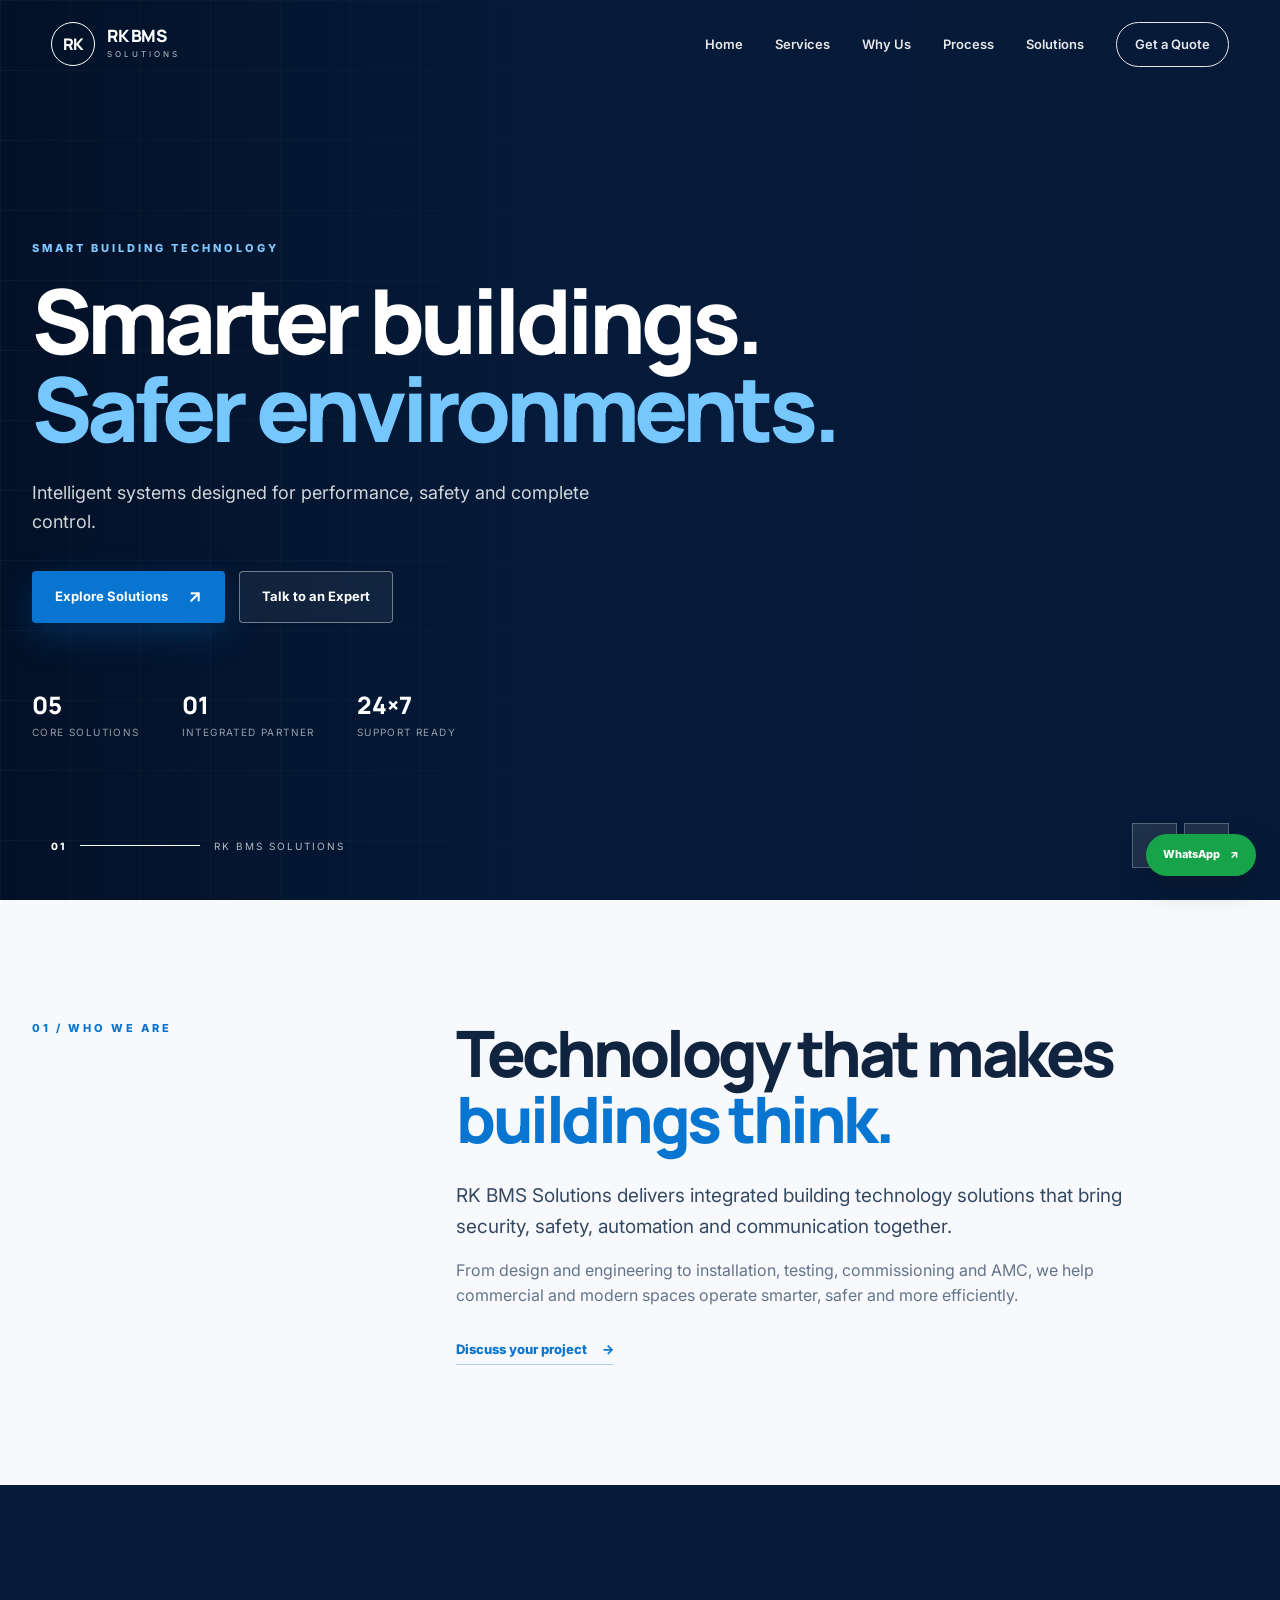
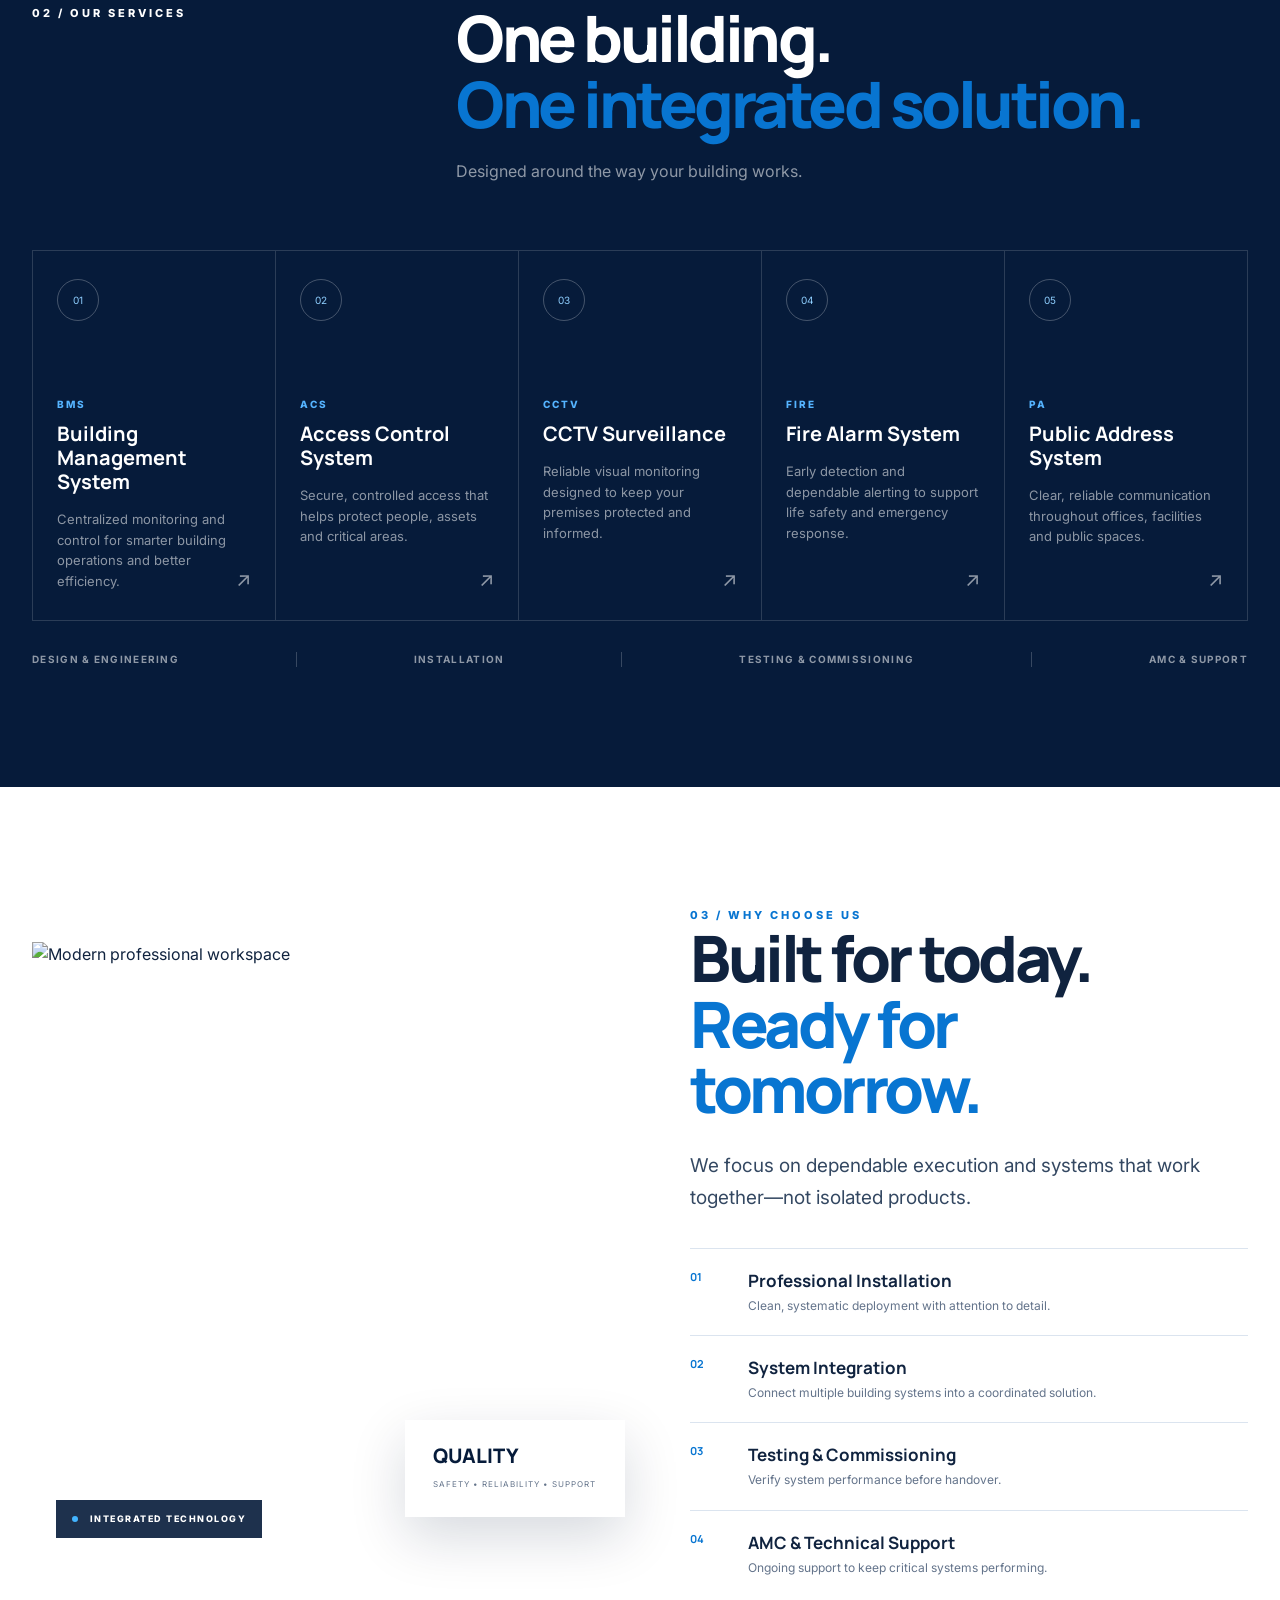
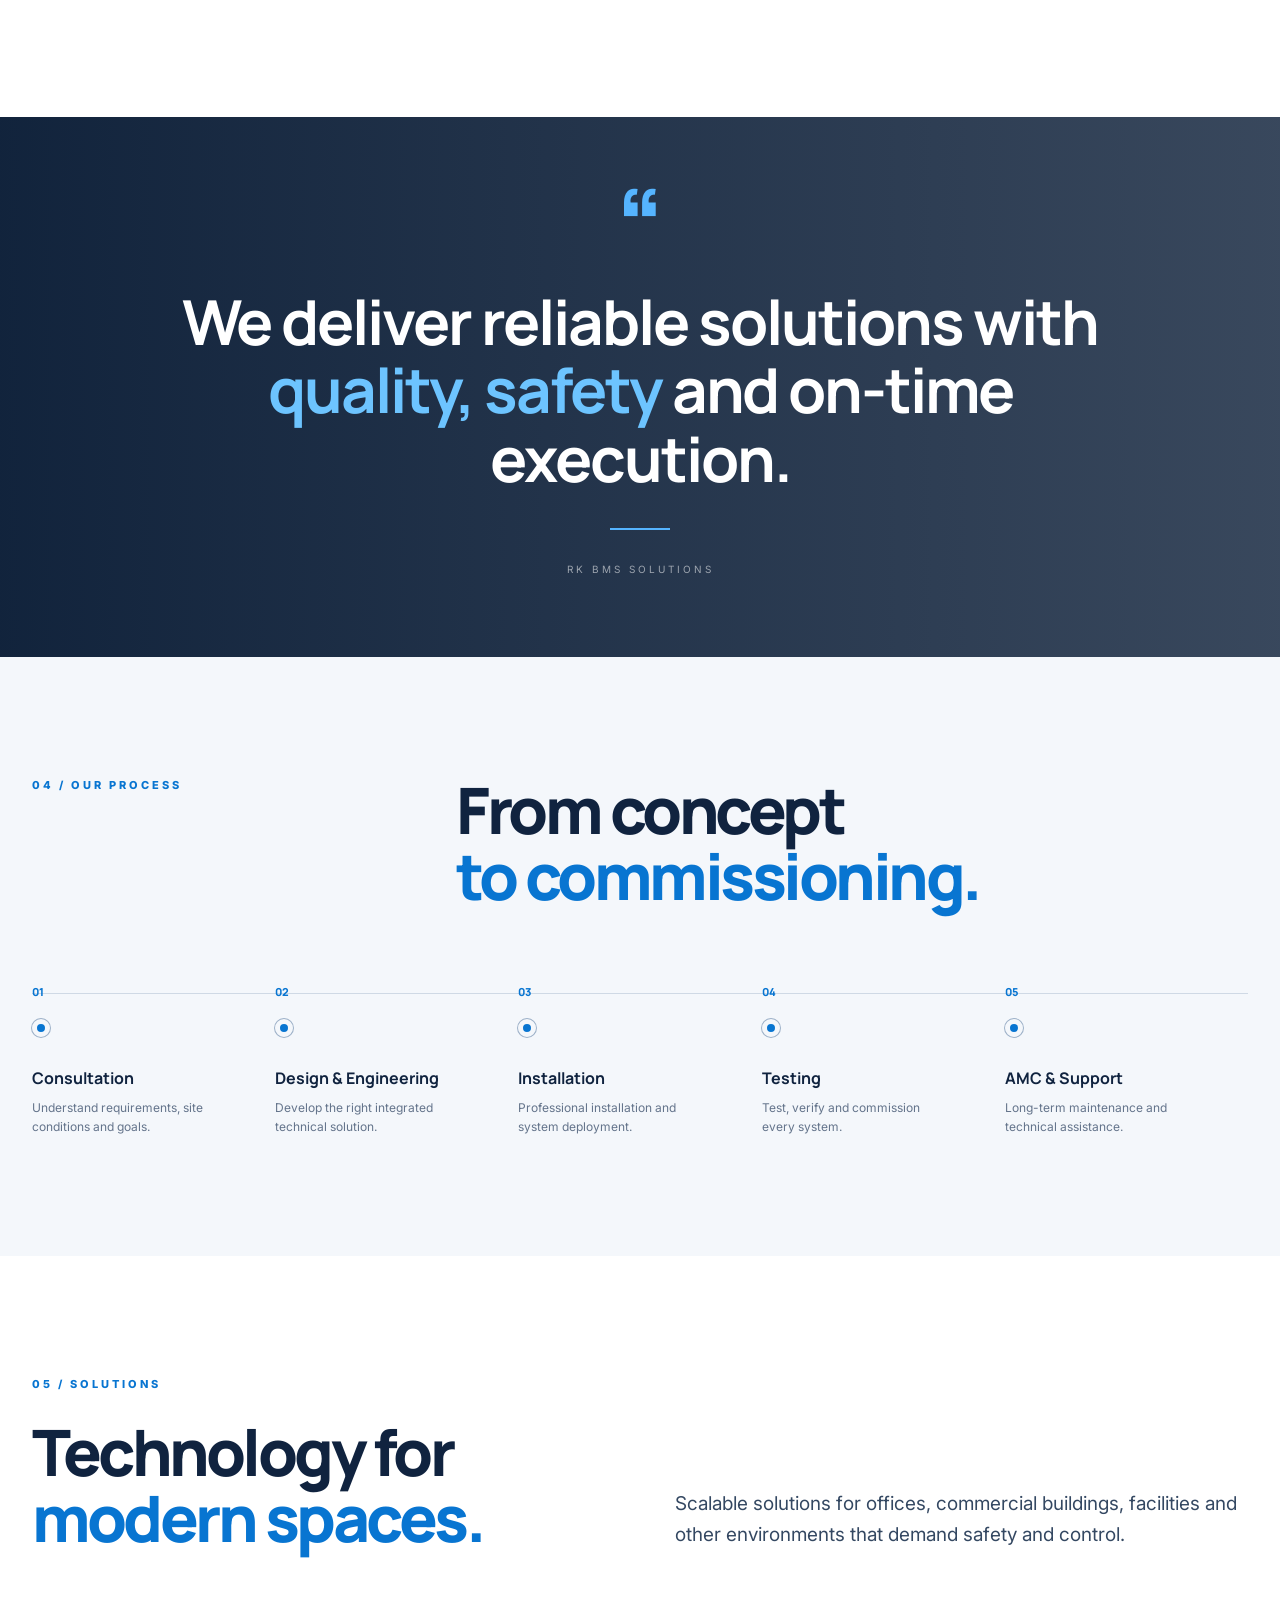
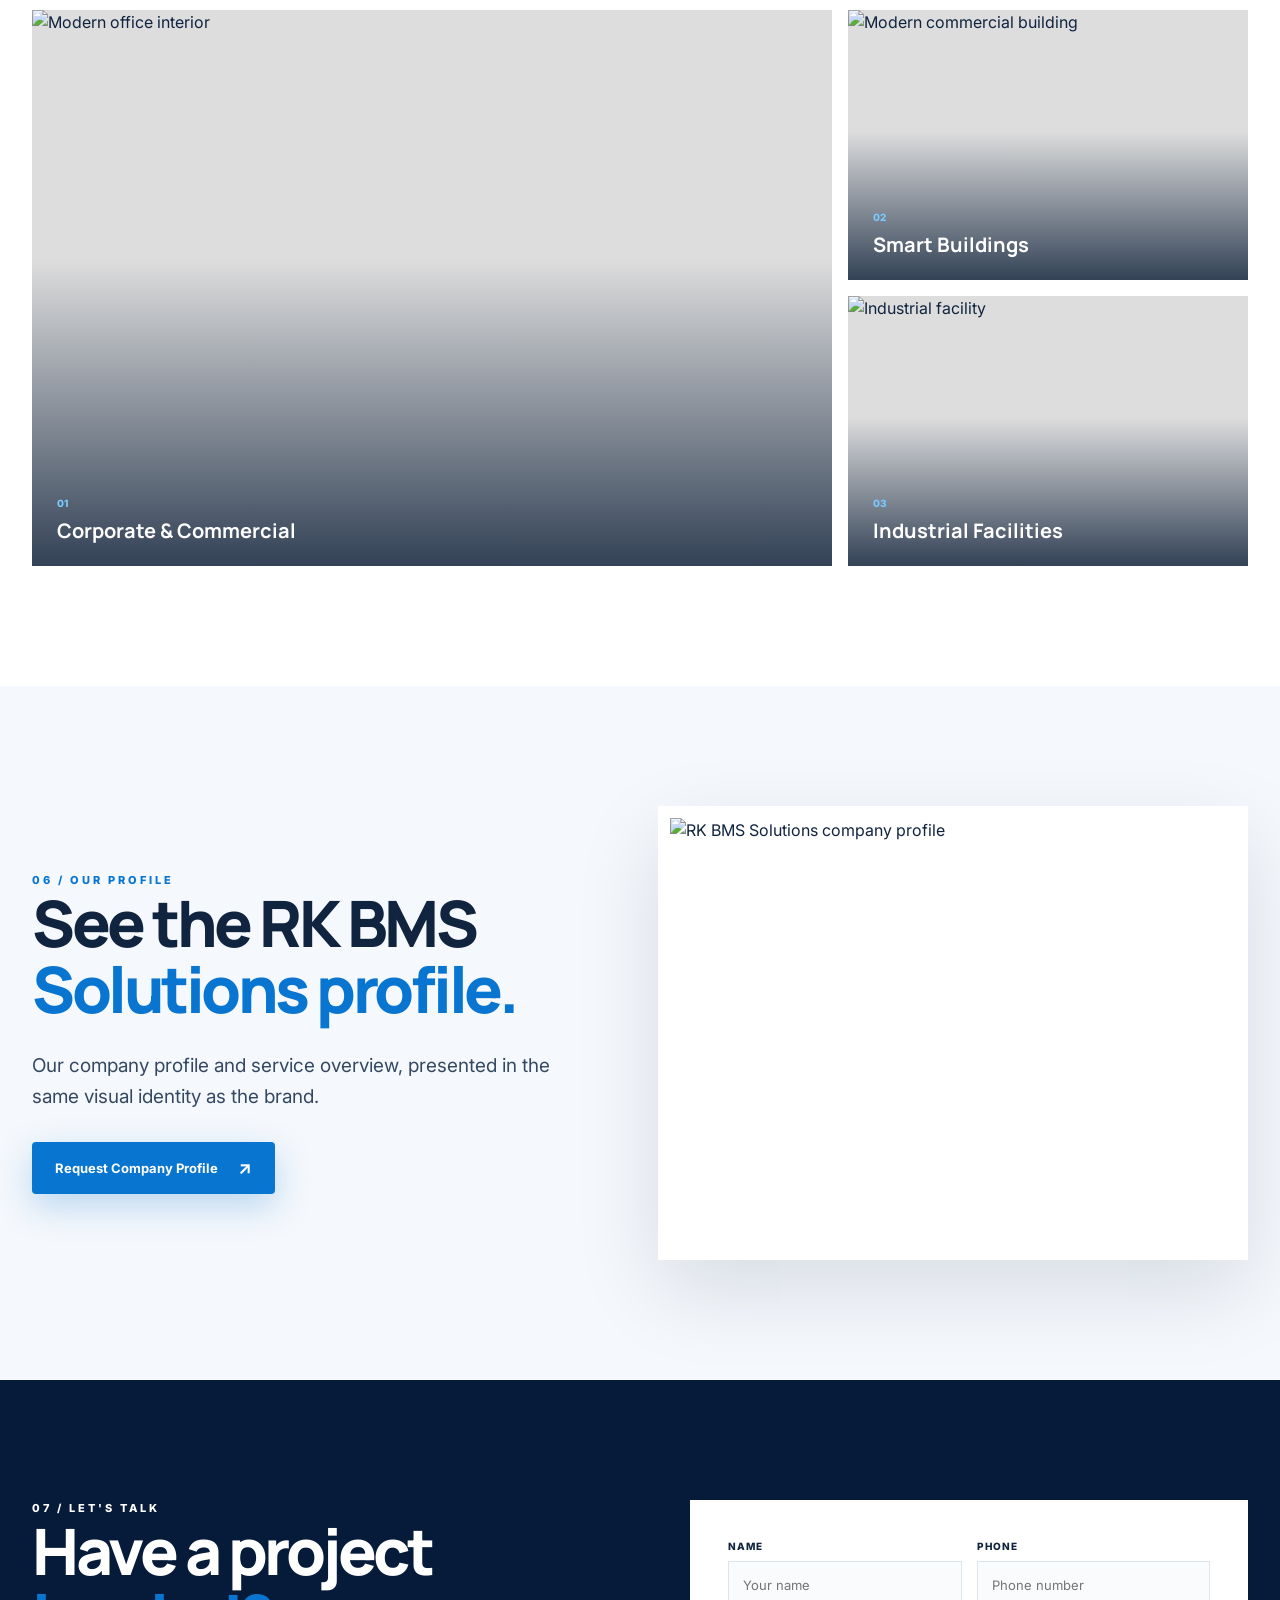
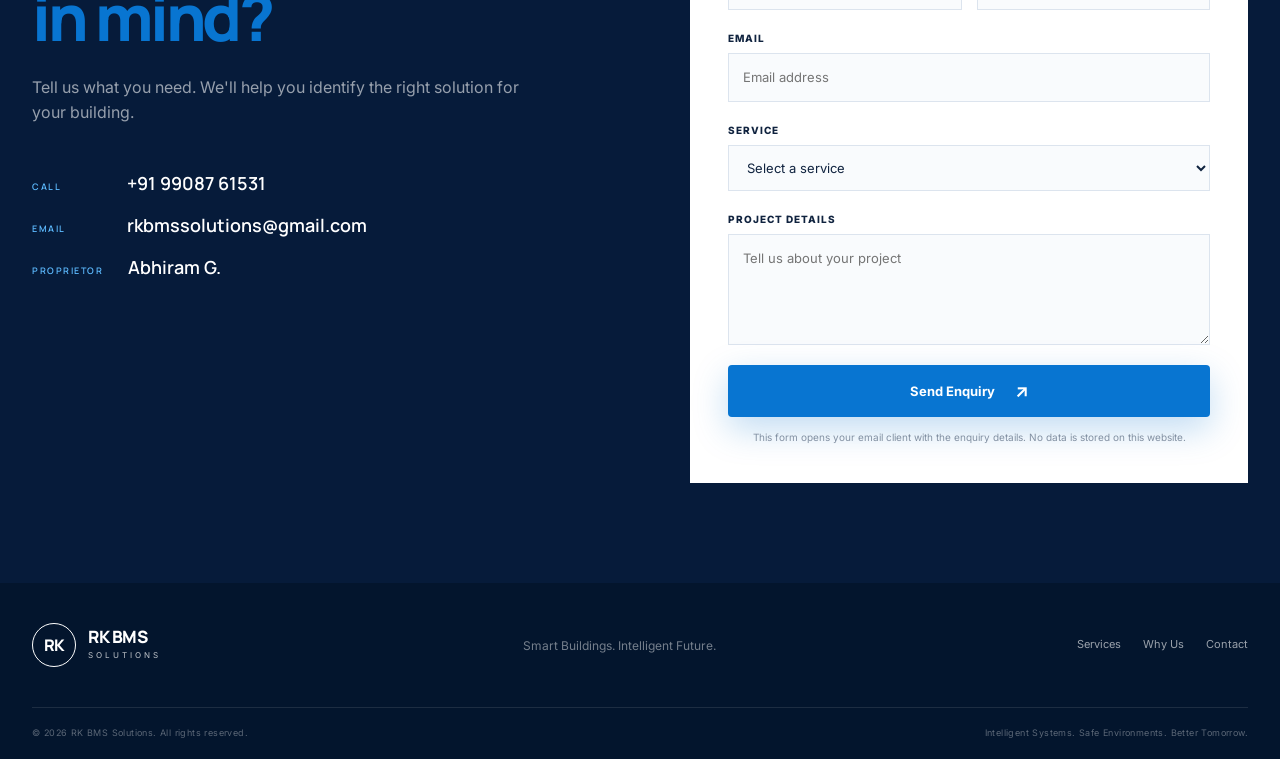
==== index.html @ 0c8582c8 "Add files via upload" ====
<!DOCTYPE html>
<html lang="en">
<head>
  <meta charset="UTF-8" />
  <meta name="viewport" content="width=device-width, initial-scale=1.0" />
  <meta name="description" content="RK BMS Solutions - Smart building, BMS, access control, CCTV, fire alarm and public address solutions." />
  <meta name="theme-color" content="#061b3a" />
  <title>RK BMS Solutions | Smart Buildings. Intelligent Future.</title>

  <link rel="preconnect" href="https://fonts.googleapis.com" />
  <link rel="preconnect" href="https://fonts.gstatic.com" crossorigin />
  <link href="https://fonts.googleapis.com/css2?family=Inter:wght@400;500;600;700;800&family=Manrope:wght@500;600;700;800&display=swap" rel="stylesheet" />
  <link rel="stylesheet" href="style.css" />
</head>

<body>
  <div class="page-loader" id="pageLoader">
    <div class="loader-logo">RK<span>.</span></div>
    <div class="loader-line"><span></span></div>
  </div>

  <header class="navbar" id="navbar">
    <a href="#home" class="brand" aria-label="RK BMS Solutions home">
      <div class="brand-mark">RK</div>
      <div>
        <strong>RK BMS</strong>
        <small>SOLUTIONS</small>
      </div>
    </a>

    <button class="menu-toggle" id="menuToggle" aria-label="Open menu" aria-expanded="false">
      <span></span><span></span><span></span>
    </button>

    <nav class="nav-links" id="navLinks">
      <a href="#home">Home</a>
      <a href="#services">Services</a>
      <a href="#why-us">Why Us</a>
      <a href="#process">Process</a>
      <a href="#projects">Solutions</a>
      <a href="#contact" class="nav-cta">Get a Quote</a>
    </nav>
  </header>

  <main>
    <section class="hero" id="home">
      <div class="hero-slides">
        <div class="hero-slide active" style="background-image:url('https://images.unsplash.com/photo-1486406146926-c627a92ad1ab?auto=format&fit=crop&w=2200&q=85')"></div>
        <div class="hero-slide" style="background-image:url('https://images.unsplash.com/photo-1497366811353-6870744d04b2?auto=format&fit=crop&w=2200&q=85')"></div>
        <div class="hero-slide" style="background-image:url('https://images.unsplash.com/photo-1511818966892-d7d671e672a2?auto=format&fit=crop&w=2200&q=85')"></div>
        <div class="hero-slide" style="background-image:url('https://images.unsplash.com/photo-1558008258-3256797b43f3?auto=format&fit=crop&w=2200&q=85')"></div>
      </div>

      <div class="hero-overlay"></div>
      <div class="hero-grid"></div>

      <div class="hero-content container">
        <div class="eyebrow reveal">SMART BUILDING TECHNOLOGY</div>
        <h1 class="reveal delay-1">Smarter buildings.<br><span>Safer environments.</span></h1>
        <p class="hero-subtitle reveal delay-2" id="heroQuote">
          Intelligent systems designed for performance, safety and complete control.
        </p>

        <div class="hero-actions reveal delay-3">
          <a href="#services" class="btn btn-primary">Explore Solutions <span>↗</span></a>
          <a href="#contact" class="btn btn-glass">Talk to an Expert</a>
        </div>

        <div class="hero-trust reveal delay-4">
          <div><strong>05</strong><span>Core Solutions</span></div>
          <div><strong>01</strong><span>Integrated Partner</span></div>
          <div><strong>24×7</strong><span>Support Ready</span></div>
        </div>
      </div>

      <div class="hero-bottom">
        <div class="slide-caption">
          <span id="slideNumber">01</span>
          <div class="caption-line"><span id="captionProgress"></span></div>
          <span>RK BMS SOLUTIONS</span>
        </div>
        <div class="slider-controls">
          <button id="prevSlide" aria-label="Previous slide">←</button>
          <button id="nextSlide" aria-label="Next slide">→</button>
        </div>
      </div>
    </section>

    <section class="intro section" id="about">
      <div class="container intro-grid">
        <div class="section-label reveal">01 / WHO WE ARE</div>
        <div>
          <h2 class="display reveal">Technology that makes<br><em>buildings think.</em></h2>
          <p class="lead reveal delay-1">
            RK BMS Solutions delivers integrated building technology solutions that bring
            security, safety, automation and communication together.
          </p>
          <p class="body-copy reveal delay-2">
            From design and engineering to installation, testing, commissioning and AMC,
            we help commercial and modern spaces operate smarter, safer and more efficiently.
          </p>
          <a class="text-link reveal delay-3" href="#contact">Discuss your project <span>→</span></a>
        </div>
      </div>
    </section>

    <section class="services section dark-section" id="services">
      <div class="container">
        <div class="section-top">
          <div class="section-label light reveal">02 / OUR SERVICES</div>
          <div class="section-top-copy reveal">
            <h2 class="display light">One building.<br><em>One integrated solution.</em></h2>
            <p>Designed around the way your building works.</p>
          </div>
        </div>

        <div class="service-grid">
          <article class="service-card reveal">
            <div class="service-icon">01</div>
            <div class="service-number">BMS</div>
            <h3>Building Management System</h3>
            <p>Centralized monitoring and control for smarter building operations and better efficiency.</p>
            <span class="service-arrow">↗</span>
          </article>

          <article class="service-card reveal delay-1">
            <div class="service-icon">02</div>
            <div class="service-number">ACS</div>
            <h3>Access Control System</h3>
            <p>Secure, controlled access that helps protect people, assets and critical areas.</p>
            <span class="service-arrow">↗</span>
          </article>

          <article class="service-card reveal delay-2">
            <div class="service-icon">03</div>
            <div class="service-number">CCTV</div>
            <h3>CCTV Surveillance</h3>
            <p>Reliable visual monitoring designed to keep your premises protected and informed.</p>
            <span class="service-arrow">↗</span>
          </article>

          <article class="service-card reveal delay-3">
            <div class="service-icon">04</div>
            <div class="service-number">FIRE</div>
            <h3>Fire Alarm System</h3>
            <p>Early detection and dependable alerting to support life safety and emergency response.</p>
            <span class="service-arrow">↗</span>
          </article>

          <article class="service-card reveal delay-4">
            <div class="service-icon">05</div>
            <div class="service-number">PA</div>
            <h3>Public Address System</h3>
            <p>Clear, reliable communication throughout offices, facilities and public spaces.</p>
            <span class="service-arrow">↗</span>
          </article>
        </div>

        <div class="service-footer reveal">
          <span>DESIGN & ENGINEERING</span>
          <i></i>
          <span>INSTALLATION</span>
          <i></i>
          <span>TESTING & COMMISSIONING</span>
          <i></i>
          <span>AMC & SUPPORT</span>
        </div>
      </div>
    </section>

    <section class="why section" id="why-us">
      <div class="container why-grid">
        <div class="why-visual reveal">
          <div class="image-frame">
            <img src="https://images.unsplash.com/photo-1556761175-b413da4baf72?auto=format&fit=crop&w=1200&q=85" alt="Modern professional workspace" loading="lazy">
            <div class="image-badge">
              <span class="badge-dot"></span>
              INTEGRATED TECHNOLOGY
            </div>
          </div>
          <div class="floating-card">
            <strong>QUALITY</strong>
            <span>SAFETY • RELIABILITY • SUPPORT</span>
          </div>
        </div>

        <div class="why-content">
          <div class="section-label reveal">03 / WHY CHOOSE US</div>
          <h2 class="display reveal">Built for today.<br><em>Ready for tomorrow.</em></h2>
          <p class="lead reveal delay-1">
            We focus on dependable execution and systems that work together—not isolated products.
          </p>

          <div class="why-list">
            <div class="why-item reveal delay-1">
              <span>01</span>
              <div><h3>Professional Installation</h3><p>Clean, systematic deployment with attention to detail.</p></div>
            </div>
            <div class="why-item reveal delay-2">
              <span>02</span>
              <div><h3>System Integration</h3><p>Connect multiple building systems into a coordinated solution.</p></div>
            </div>
            <div class="why-item reveal delay-3">
              <span>03</span>
              <div><h3>Testing & Commissioning</h3><p>Verify system performance before handover.</p></div>
            </div>
            <div class="why-item reveal delay-4">
              <span>04</span>
              <div><h3>AMC & Technical Support</h3><p>Ongoing support to keep critical systems performing.</p></div>
            </div>
          </div>
        </div>
      </div>
    </section>

    <section class="quote-section">
      <div class="quote-bg"></div>
      <div class="container quote-inner">
        <div class="quote-mark">“</div>
        <p class="big-quote reveal">We deliver reliable solutions with <span>quality, safety</span> and on-time execution.</p>
        <div class="quote-line"></div>
        <span class="quote-source">RK BMS SOLUTIONS</span>
      </div>
    </section>

    <section class="process section" id="process">
      <div class="container">
        <div class="process-head">
          <div class="section-label reveal">04 / OUR PROCESS</div>
          <h2 class="display reveal">From concept<br><em>to commissioning.</em></h2>
        </div>

        <div class="process-track">
          <div class="process-item reveal">
            <span>01</span><div class="process-dot"></div>
            <h3>Consultation</h3><p>Understand requirements, site conditions and goals.</p>
          </div>
          <div class="process-item reveal delay-1">
            <span>02</span><div class="process-dot"></div>
            <h3>Design & Engineering</h3><p>Develop the right integrated technical solution.</p>
          </div>
          <div class="process-item reveal delay-2">
            <span>03</span><div class="process-dot"></div>
            <h3>Installation</h3><p>Professional installation and system deployment.</p>
          </div>
          <div class="process-item reveal delay-3">
            <span>04</span><div class="process-dot"></div>
            <h3>Testing</h3><p>Test, verify and commission every system.</p>
          </div>
          <div class="process-item reveal delay-4">
            <span>05</span><div class="process-dot"></div>
            <h3>AMC & Support</h3><p>Long-term maintenance and technical assistance.</p>
          </div>
        </div>
      </div>
    </section>

    <section class="solutions section" id="projects">
      <div class="container">
        <div class="section-label reveal">05 / SOLUTIONS</div>
        <div class="solutions-head">
          <h2 class="display reveal">Technology for<br><em>modern spaces.</em></h2>
          <p class="lead reveal delay-1">Scalable solutions for offices, commercial buildings, facilities and other environments that demand safety and control.</p>
        </div>

        <div class="solution-gallery">
          <div class="gallery-card large reveal">
            <img src="https://images.unsplash.com/photo-1497366754035-f200968a6e72?auto=format&fit=crop&w=1400&q=85" alt="Modern office interior" loading="lazy">
            <div class="gallery-overlay"><span>01</span><h3>Corporate & Commercial</h3></div>
          </div>
          <div class="gallery-card reveal delay-1">
            <img src="https://images.unsplash.com/photo-1518005020951-eccb494ad742?auto=format&fit=crop&w=1000&q=85" alt="Modern commercial building" loading="lazy">
            <div class="gallery-overlay"><span>02</span><h3>Smart Buildings</h3></div>
          </div>
          <div class="gallery-card reveal delay-2">
            <img src="https://images.unsplash.com/photo-1565008447742-97f6f38c985c?auto=format&fit=crop&w=1000&q=85" alt="Industrial facility" loading="lazy">
            <div class="gallery-overlay"><span>03</span><h3>Industrial Facilities</h3></div>
          </div>
        </div>
      </div>
    </section>

    <section class="brochure section">
      <div class="container brochure-grid">
        <div class="brochure-copy reveal">
          <div class="section-label">06 / OUR PROFILE</div>
          <h2 class="display">See the RK BMS<br><em>Solutions profile.</em></h2>
          <p class="lead">Our company profile and service overview, presented in the same visual identity as the brand.</p>
          <a href="#contact" class="btn btn-primary">Request Company Profile <span>↗</span></a>
        </div>
        <div class="brochure-images reveal delay-1">
          <img src="assets/rk-bms-brochure-2.jpg" alt="RK BMS Solutions company profile" loading="lazy">
        </div>
      </div>
    </section>

    <section class="contact-section" id="contact">
      <div class="container contact-grid">
        <div class="contact-copy reveal">
          <div class="section-label light">07 / LET'S TALK</div>
          <h2 class="display light">Have a project<br><em>in mind?</em></h2>
          <p>Tell us what you need. We'll help you identify the right solution for your building.</p>

          <div class="contact-details">
            <a href="tel:+919908761531"><span>CALL</span> +91 99087 61531</a>
            <a href="mailto:rkbmssolutions@gmail.com"><span>EMAIL</span> rkbmssolutions@gmail.com</a>
            <div><span>PROPRIETOR</span> Abhiram G.</div>
          </div>
        </div>

        <form class="contact-form reveal delay-1" id="contactForm">
          <div class="form-row">
            <label>Name<input type="text" name="name" placeholder="Your name" required></label>
            <label>Phone<input type="tel" name="phone" placeholder="Phone number" required></label>
          </div>
          <label>Email<input type="email" name="email" placeholder="Email address"></label>
          <label>Service
            <select name="service">
              <option value="">Select a service</option>
              <option>BMS</option>
              <option>Access Control</option>
              <option>CCTV Surveillance</option>
              <option>Fire Alarm</option>
              <option>Public Address</option>
              <option>Multiple / Integrated Solution</option>
            </select>
          </label>
          <label>Project details<textarea name="message" rows="4" placeholder="Tell us about your project"></textarea></label>
          <button type="submit" class="btn btn-primary full">Send Enquiry <span>↗</span></button>
          <p class="form-note">This form opens your email client with the enquiry details. No data is stored on this website.</p>
        </form>
      </div>
    </section>
  </main>

  <footer>
    <div class="container footer-top">
      <a href="#home" class="brand footer-brand">
        <div class="brand-mark">RK</div>
        <div><strong>RK BMS</strong><small>SOLUTIONS</small></div>
      </a>
      <p>Smart Buildings. Intelligent Future.</p>
      <div class="footer-links">
        <a href="#services">Services</a>
        <a href="#why-us">Why Us</a>
        <a href="#contact">Contact</a>
      </div>
    </div>
    <div class="container footer-bottom">
      <span>© <span id="year"></span> RK BMS Solutions. All rights reserved.</span>
      <span>Intelligent Systems. Safe Environments. Better Tomorrow.</span>
    </div>
  </footer>

  <a class="whatsapp" href="https://wa.me/919908761531?text=Hello%20RK%20BMS%20Solutions%2C%20I%20would%20like%20to%20discuss%20a%20project." target="_blank" rel="noopener" aria-label="Chat on WhatsApp">
    <span>WhatsApp</span> ↗
  </a>

  <script src="script.js"></script>
</body>
</html>
---- style.css ----
:root {
  --navy: #061b3a;
  --navy-2: #0b2c5a;
  --blue: #0875d1;
  --blue-light: #3ca4ff;
  --text: #10233f;
  --muted: #64748b;
  --line: #dbe4ef;
  --bg: #f7f9fc;
  --white: #fff;
  --container: 1240px;
  --ease: cubic-bezier(.22,.61,.36,1);
}

* { box-sizing: border-box; margin: 0; padding: 0; }
html { scroll-behavior: smooth; }
body {
  font-family: "Inter", sans-serif;
  color: var(--text);
  background: var(--bg);
  line-height: 1.6;
  overflow-x: hidden;
}
a { color: inherit; text-decoration: none; }
button, input, select, textarea { font: inherit; }
img { max-width: 100%; display: block; }
.container { width: min(var(--container), calc(100% - 64px)); margin: auto; }

.page-loader {
  position: fixed; inset: 0; background: var(--navy); z-index: 9999;
  display: grid; place-items: center; transition: opacity .7s ease, visibility .7s ease;
}
.page-loader.hide { opacity: 0; visibility: hidden; }
.loader-logo { color: #fff; font: 800 52px/1 "Manrope"; letter-spacing: -4px; }
.loader-logo span { color: var(--blue-light); }
.loader-line { position: absolute; bottom: 18%; width: 150px; height: 2px; background: rgba(255,255,255,.2); overflow: hidden; }
.loader-line span { display:block; width:40%; height:100%; background:#fff; animation: loading 1.1s ease-in-out infinite; }
@keyframes loading { from { transform:translateX(-100%); } to { transform:translateX(350%); } }

.navbar {
  position: fixed; top: 0; left: 0; width: 100%; z-index: 100;
  padding: 22px 4vw; display:flex; align-items:center; justify-content:space-between;
  color:#fff; transition: .35s var(--ease);
}
.navbar.scrolled { background: rgba(255,255,255,.96); color: var(--text); box-shadow: 0 8px 30px rgba(4,27,58,.08); padding-top: 14px; padding-bottom: 14px; backdrop-filter: blur(12px); }
.brand { display:flex; align-items:center; gap:12px; }
.brand-mark { width:44px; height:44px; display:grid; place-items:center; border:1.5px solid currentColor; border-radius: 50%; font:800 16px/1 "Manrope"; letter-spacing:-1px; }
.brand strong { display:block; font:800 17px/1 "Manrope"; letter-spacing:-.5px; }
.brand small { display:block; font-size:8px; letter-spacing:3px; margin-top:4px; opacity:.75; }
.nav-links { display:flex; align-items:center; gap:32px; font-size:13px; font-weight:600; }
.nav-links a { position:relative; opacity:.9; }
.nav-links a:not(.nav-cta)::after { content:""; position:absolute; left:0; bottom:-7px; width:0; height:1.5px; background:currentColor; transition:.3s; }
.nav-links a:hover::after { width:100%; }
.nav-cta { padding:11px 18px; border:1px solid currentColor; border-radius:100px; }
.menu-toggle { display:none; background:none; border:0; color:currentColor; cursor:pointer; }
.menu-toggle span { display:block; width:26px; height:2px; background:currentColor; margin:5px; }

.hero { min-height: 100svh; position:relative; color:#fff; display:flex; align-items:center; overflow:hidden; background:#071a36; }
.hero-slides, .hero-slide, .hero-overlay, .hero-grid { position:absolute; inset:0; }
.hero-slide { background-position:center; background-size:cover; opacity:0; transform:scale(1.05); transition:opacity 1.1s ease, transform 6s ease; }
.hero-slide.active { opacity:1; transform:scale(1); }
.hero-overlay { background:linear-gradient(90deg, rgba(2,16,38,.92) 0%, rgba(4,27,58,.72) 42%, rgba(4,27,58,.25) 100%); }
.hero-grid { opacity:.13; background-image:linear-gradient(rgba(255,255,255,.25) 1px,transparent 1px),linear-gradient(90deg,rgba(255,255,255,.25) 1px,transparent 1px); background-size:70px 70px; mask-image:linear-gradient(90deg,#000,transparent 70%); }
.hero-content { position:relative; z-index:2; padding-top:80px; }
.eyebrow, .section-label { font-size:11px; letter-spacing:3px; font-weight:800; color:var(--blue); }
.hero .eyebrow { color:#83c7ff; }
.hero h1 { font:800 clamp(48px,7vw,92px)/.98 "Manrope"; letter-spacing:-5px; margin:18px 0 28px; max-width:900px; }
.hero h1 span { color:#77c7ff; }
.hero-subtitle { max-width:580px; font-size:18px; color:rgba(255,255,255,.82); }
.hero-actions { display:flex; gap:14px; margin-top:34px; }
.btn { display:inline-flex; align-items:center; justify-content:center; gap:20px; min-height:52px; padding:0 22px; border-radius:4px; font-weight:700; font-size:13px; transition:.3s var(--ease); border:1px solid transparent; cursor:pointer; }
.btn span { font-size:18px; }
.btn-primary { background:var(--blue); color:#fff; box-shadow:0 12px 35px rgba(8,117,209,.25); }
.btn-primary:hover { background:#168be9; transform:translateY(-2px); }
.btn-glass { border-color:rgba(255,255,255,.4); color:#fff; background:rgba(255,255,255,.06); backdrop-filter:blur(8px); }
.btn-glass:hover { background:#fff; color:var(--navy); }
.hero-trust { display:flex; gap:42px; margin-top:70px; }
.hero-trust div { display:flex; flex-direction:column; }
.hero-trust strong { font:800 24px/1 "Manrope"; }
.hero-trust span { margin-top:7px; font-size:10px; letter-spacing:1.4px; text-transform:uppercase; color:rgba(255,255,255,.58); }
.hero-bottom { position:absolute; z-index:3; bottom:32px; left:4vw; right:4vw; display:flex; justify-content:space-between; align-items:center; }
.slide-caption { display:flex; align-items:center; gap:14px; font-size:10px; letter-spacing:2px; color:rgba(255,255,255,.7); }
.slide-caption > span:first-child { color:#fff; font-weight:800; }
.caption-line { width:120px; height:1px; background:rgba(255,255,255,.3); }
.caption-line span { display:block; height:100%; width:0; background:#fff; }
.slider-controls { display:flex; gap:7px; }
.slider-controls button { width:45px; height:45px; background:rgba(255,255,255,.1); color:#fff; border:1px solid rgba(255,255,255,.25); cursor:pointer; transition:.25s; }
.slider-controls button:hover { background:#fff; color:var(--navy); }

.section { padding:120px 0; }
.intro-grid { display:grid; grid-template-columns:1fr 2.3fr; gap:80px; }
.display { font:800 clamp(40px,5vw,68px)/1.03 "Manrope"; letter-spacing:-3.5px; color:var(--text); }
.display em { color:var(--blue); font-style:normal; }
.lead { font-size:19px; line-height:1.65; color:#344862; max-width:700px; margin-top:28px; }
.body-copy { max-width:720px; color:var(--muted); margin-top:15px; }
.text-link { display:inline-flex; gap:15px; margin-top:30px; color:var(--blue); font-weight:800; font-size:13px; border-bottom:1px solid rgba(8,117,209,.3); padding-bottom:5px; }

.dark-section { background:var(--navy); color:#fff; }
.section-top { display:grid; grid-template-columns:1fr 2.3fr; gap:80px; }
.section-label.light, .display.light { color:#fff; }
.section-top-copy p { margin-top:22px; color:rgba(255,255,255,.55); }
.service-grid { display:grid; grid-template-columns:repeat(5,1fr); margin-top:65px; border-top:1px solid rgba(255,255,255,.15); border-left:1px solid rgba(255,255,255,.15); }
.service-card { min-height:360px; padding:28px 24px; border-right:1px solid rgba(255,255,255,.15); border-bottom:1px solid rgba(255,255,255,.15); position:relative; transition:.4s var(--ease); overflow:hidden; }
.service-card::before { content:""; position:absolute; inset:auto 0 0; height:0; background:linear-gradient(0deg,rgba(8,117,209,.28),transparent); transition:.5s; }
.service-card:hover { background:rgba(255,255,255,.045); transform:translateY(-5px); }
.service-card:hover::before { height:65%; }
.service-icon { width:42px; height:42px; border:1px solid rgba(255,255,255,.25); border-radius:50%; display:grid; place-items:center; font-size:10px; color:#8fcfff; }
.service-number { margin-top:75px; color:#55b4ff; font-size:10px; letter-spacing:2px; font-weight:800; }
.service-card h3 { font:700 20px/1.2 "Manrope"; margin-top:10px; position:relative; }
.service-card p { color:rgba(255,255,255,.54); font-size:13px; margin-top:15px; position:relative; }
.service-arrow { position:absolute; bottom:25px; right:24px; font-size:20px; color:#fff; opacity:.55; }
.service-footer { display:flex; justify-content:space-between; align-items:center; margin-top:30px; color:rgba(255,255,255,.55); font-size:10px; letter-spacing:1.3px; font-weight:700; }
.service-footer i { width:1px; height:15px; background:rgba(255,255,255,.2); }

.why { background:#fff; }
.why-grid { display:grid; grid-template-columns:1fr 1fr; gap:100px; align-items:center; }
.why-visual { position:relative; }
.image-frame { height:620px; overflow:hidden; position:relative; }
.image-frame img { width:100%; height:100%; object-fit:cover; transition:transform 1s; }
.image-frame:hover img { transform:scale(1.04); }
.image-badge { position:absolute; left:24px; bottom:24px; background:rgba(6,27,58,.9); color:#fff; padding:12px 16px; font-size:9px; letter-spacing:1.5px; font-weight:800; }
.badge-dot { display:inline-block; width:6px; height:6px; border-radius:50%; background:#43b4ff; margin-right:8px; }
.floating-card { position:absolute; right:-35px; bottom:45px; background:#fff; box-shadow:0 20px 55px rgba(6,27,58,.16); padding:22px 28px; min-width:220px; }
.floating-card strong { display:block; font:800 20px "Manrope"; color:var(--navy); }
.floating-card span { font-size:8px; letter-spacing:1px; color:var(--muted); }
.why-content .lead { max-width:580px; }
.why-list { margin-top:35px; }
.why-item { display:grid; grid-template-columns:40px 1fr; gap:18px; padding:20px 0; border-top:1px solid var(--line); }
.why-item > span { color:var(--blue); font:700 11px "Manrope"; }
.why-item h3 { font:700 17px "Manrope"; }
.why-item p { color:var(--muted); font-size:12px; margin-top:4px; }

.quote-section { position:relative; min-height:540px; display:grid; place-items:center; color:#fff; overflow:hidden; }
.quote-bg { position:absolute; inset:0; background:linear-gradient(90deg,rgba(3,22,48,.94),rgba(3,22,48,.78)),url("https://images.unsplash.com/photo-1518005020951-eccb494ad742?auto=format&fit=crop&w=2200&q=85") center/cover; }
.quote-inner { position:relative; text-align:center; max-width:950px; }
.quote-mark { font:800 100px/.6 "Manrope"; color:#55b4ff; }
.big-quote { font:700 clamp(32px,5vw,62px)/1.1 "Manrope"; letter-spacing:-2px; margin:35px auto; }
.big-quote span { color:#6dc4ff; }
.quote-line { width:60px; height:2px; background:#55b4ff; margin:25px auto; }
.quote-source { font-size:10px; letter-spacing:3px; color:rgba(255,255,255,.55); }

.process { background:#f4f7fb; }
.process-head { display:grid; grid-template-columns:1fr 2.3fr; gap:80px; }
.process-track { display:grid; grid-template-columns:repeat(5,1fr); margin-top:75px; position:relative; }
.process-track::before { content:""; position:absolute; top:9px; left:0; right:0; height:1px; background:#cfd9e5; }
.process-item { position:relative; padding-right:30px; }
.process-item > span { display:block; color:var(--blue); font:800 11px "Manrope"; margin-bottom:20px; }
.process-dot { width:18px; height:18px; border:5px solid #f4f7fb; background:var(--blue); box-shadow:0 0 0 1px #9db1c8; border-radius:50%; position:relative; z-index:2; margin-bottom:30px; }
.process-item h3 { font:700 16px "Manrope"; }
.process-item p { color:var(--muted); font-size:12px; margin-top:9px; max-width:180px; }

.solutions { background:#fff; }
.solutions-head { display:grid; grid-template-columns:1fr 1fr; gap:70px; align-items:end; margin-top:25px; }
.solutions-head .lead { margin:0; }
.solution-gallery { display:grid; grid-template-columns:2fr 1fr; grid-template-rows:270px 270px; gap:16px; margin-top:60px; }
.gallery-card { position:relative; overflow:hidden; background:#ddd; }
.gallery-card.large { grid-row:span 2; }
.gallery-card img { width:100%; height:100%; object-fit:cover; transition:transform .7s var(--ease); }
.gallery-card:hover img { transform:scale(1.06); }
.gallery-card::after { content:""; position:absolute; inset:0; background:linear-gradient(0deg,rgba(3,22,48,.78),transparent 55%); }
.gallery-overlay { position:absolute; z-index:2; left:25px; bottom:22px; color:#fff; }
.gallery-overlay span { color:#7cc8ff; font-size:10px; font-weight:800; }
.gallery-overlay h3 { font:700 20px "Manrope"; margin-top:3px; }

.brochure { background:#f5f8fc; }
.brochure-grid { display:grid; grid-template-columns:1fr 1.1fr; gap:90px; align-items:center; }
.brochure-copy .lead { margin-bottom:30px; }
.brochure-images { background:#fff; padding:12px; box-shadow:0 30px 80px rgba(6,27,58,.12); transform:rotate(1deg); }
.brochure-images img { width:100%; height:430px; object-fit:cover; object-position:center; }

.contact-section { background:var(--navy); color:#fff; padding:120px 0 100px; }
.contact-grid { display:grid; grid-template-columns:1fr 1fr; gap:100px; }
.contact-copy > p { color:rgba(255,255,255,.58); max-width:500px; margin-top:25px; }
.contact-details { margin-top:45px; display:grid; gap:18px; }
.contact-details a, .contact-details div { display:flex; gap:25px; align-items:baseline; font:600 18px "Manrope"; }
.contact-details span { min-width:70px; color:#5dbbff; font-size:9px; letter-spacing:1.5px; }
.contact-form { background:#fff; color:var(--text); padding:38px; }
.contact-form label { display:block; font-size:10px; font-weight:800; letter-spacing:1px; text-transform:uppercase; margin-bottom:20px; }
.form-row { display:grid; grid-template-columns:1fr 1fr; gap:15px; }
.contact-form input, .contact-form select, .contact-form textarea { display:block; width:100%; margin-top:7px; border:1px solid #dce4ee; padding:13px 14px; outline:0; background:#f9fbfd; color:var(--text); resize:vertical; font-size:13px; text-transform:none; letter-spacing:0; font-weight:400; }
.contact-form input:focus, .contact-form select:focus, .contact-form textarea:focus { border-color:var(--blue); background:#fff; }
.full { width:100%; }
.form-note { font-size:10px; color:#8290a2; margin-top:12px; text-align:center; }

footer { background:#03152d; color:#fff; }
.footer-top { padding:40px 0; display:flex; align-items:center; justify-content:space-between; gap:30px; }
.footer-top > p { color:rgba(255,255,255,.45); font-size:12px; }
.footer-links { display:flex; gap:22px; font-size:11px; color:rgba(255,255,255,.6); }
.footer-bottom { border-top:1px solid rgba(255,255,255,.1); padding:18px 0; display:flex; justify-content:space-between; color:rgba(255,255,255,.35); font-size:9px; letter-spacing:.4px; }

.whatsapp { position:fixed; z-index:80; right:24px; bottom:24px; background:#16a34a; color:#fff; padding:12px 17px; border-radius:100px; box-shadow:0 12px 30px rgba(0,0,0,.2); font-size:11px; font-weight:800; display:flex; gap:10px; transition:.25s; }
.whatsapp:hover { transform:translateY(-3px); background:#12853d; }

.reveal { opacity:0; transform:translateY(25px); transition:opacity .8s var(--ease), transform .8s var(--ease); }
.reveal.visible { opacity:1; transform:none; }
.delay-1 { transition-delay:.1s; }
.delay-2 { transition-delay:.18s; }
.delay-3 { transition-delay:.26s; }
.delay-4 { transition-delay:.34s; }

@media (max-width: 1050px) {
  .service-grid { grid-template-columns:repeat(3,1fr); }
  .service-card { min-height:310px; }
  .process-track { grid-template-columns:repeat(3,1fr); gap:35px; }
  .process-track::before { display:none; }
  .process-dot { margin-top:10px; }
  .why-grid, .brochure-grid, .contact-grid { gap:60px; }
}

@media (max-width: 780px) {
  .container { width:min(100% - 36px, var(--container)); }
  .navbar { padding:18px; }
  .nav-links { position:absolute; top:75px; left:18px; right:18px; display:none; flex-direction:column; align-items:stretch; gap:0; padding:10px; background:rgba(255,255,255,.98); color:var(--text); box-shadow:0 20px 50px rgba(0,0,0,.15); }
  .nav-links.open { display:flex; }
  .nav-links a { padding:13px; }
  .nav-cta { text-align:center; margin-top:5px; }
  .menu-toggle { display:block; }
  .hero-content { padding-top:100px; }
  .hero h1 { letter-spacing:-3px; font-size:clamp(42px,13vw,64px); }
  .hero-subtitle { font-size:15px; }
  .hero-trust { gap:20px; margin-top:50px; }
  .hero-bottom { bottom:18px; }
  .slide-caption > span:last-child { display:none; }
  .caption-line { width:65px; }
  .section { padding:80px 0; }
  .intro-grid, .section-top, .process-head, .solutions-head, .why-grid, .brochure-grid, .contact-grid { grid-template-columns:1fr; gap:35px; }
  .display { letter-spacing:-2px; }
  .service-grid { grid-template-columns:1fr 1fr; margin-top:40px; }
  .service-card { min-height:290px; }
  .service-footer { flex-wrap:wrap; gap:12px; justify-content:flex-start; }
  .service-footer i { display:none; }
  .image-frame { height:480px; }
  .floating-card { right:15px; bottom:20px; }
  .process-track { grid-template-columns:1fr; gap:30px; margin-top:45px; }
  .process-item { padding:0 0 0 35px; }
  .process-item > span { position:absolute; left:0; top:0; }
  .process-dot { position:absolute; left:0; top:18px; }
  .process-item h3 { margin-top:3px; }
  .solution-gallery { grid-template-columns:1fr; grid-template-rows:250px 250px 250px; }
  .gallery-card.large { grid-row:auto; }
  .brochure-images img { height:330px; }
  .form-row { grid-template-columns:1fr; gap:0; }
  .contact-form { padding:24px; }
  .footer-top, .footer-bottom { flex-direction:column; align-items:flex-start; }
  .whatsapp { right:15px; bottom:15px; }
}

@media (max-width: 480px) {
  .brand-mark { width:38px; height:38px; }
  .brand strong { font-size:15px; }
  .hero-actions { flex-direction:column; align-items:stretch; }
  .hero-actions .btn { width:100%; }
  .hero-trust { gap:14px; }
  .hero-trust strong { font-size:19px; }
  .hero-trust span { font-size:8px; }
  .service-grid { grid-template-columns:1fr; }
  .service-card { min-height:270px; }
  .contact-details a, .contact-details div { font-size:15px; gap:12px; }
}
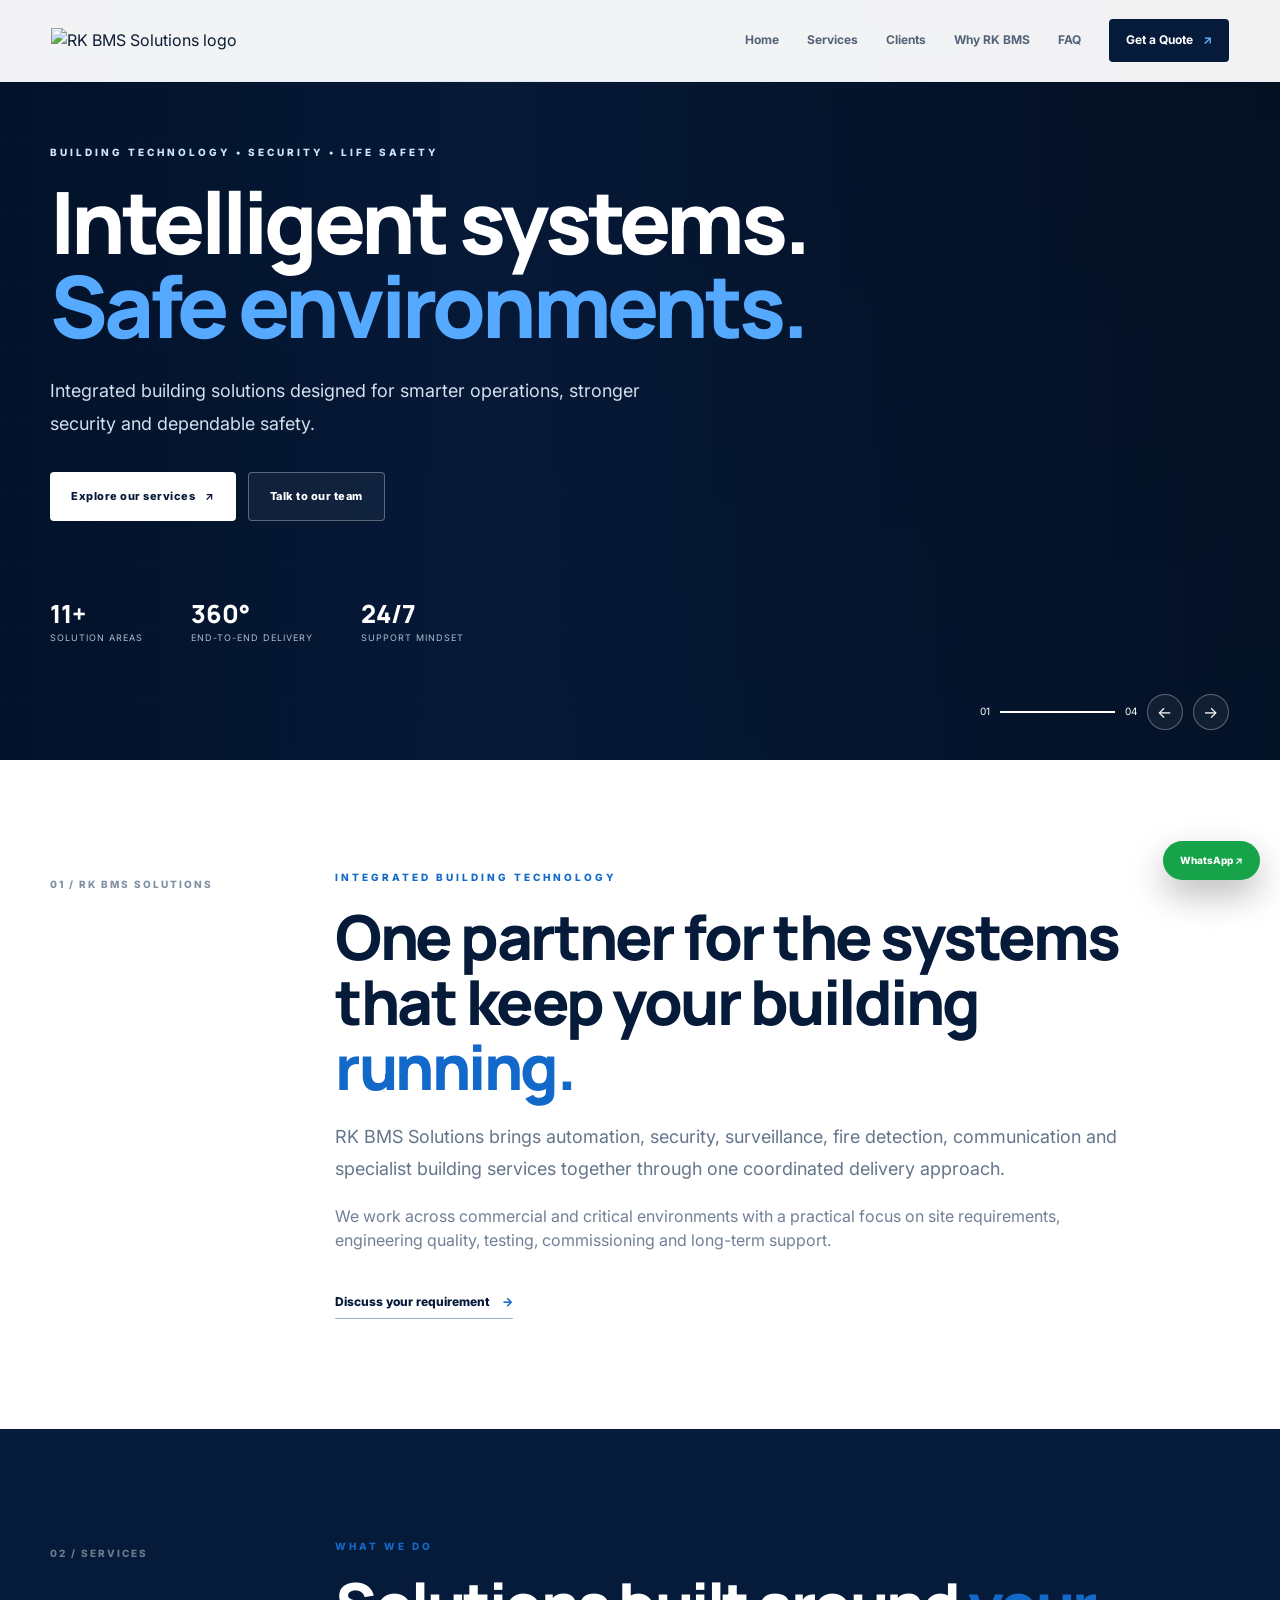
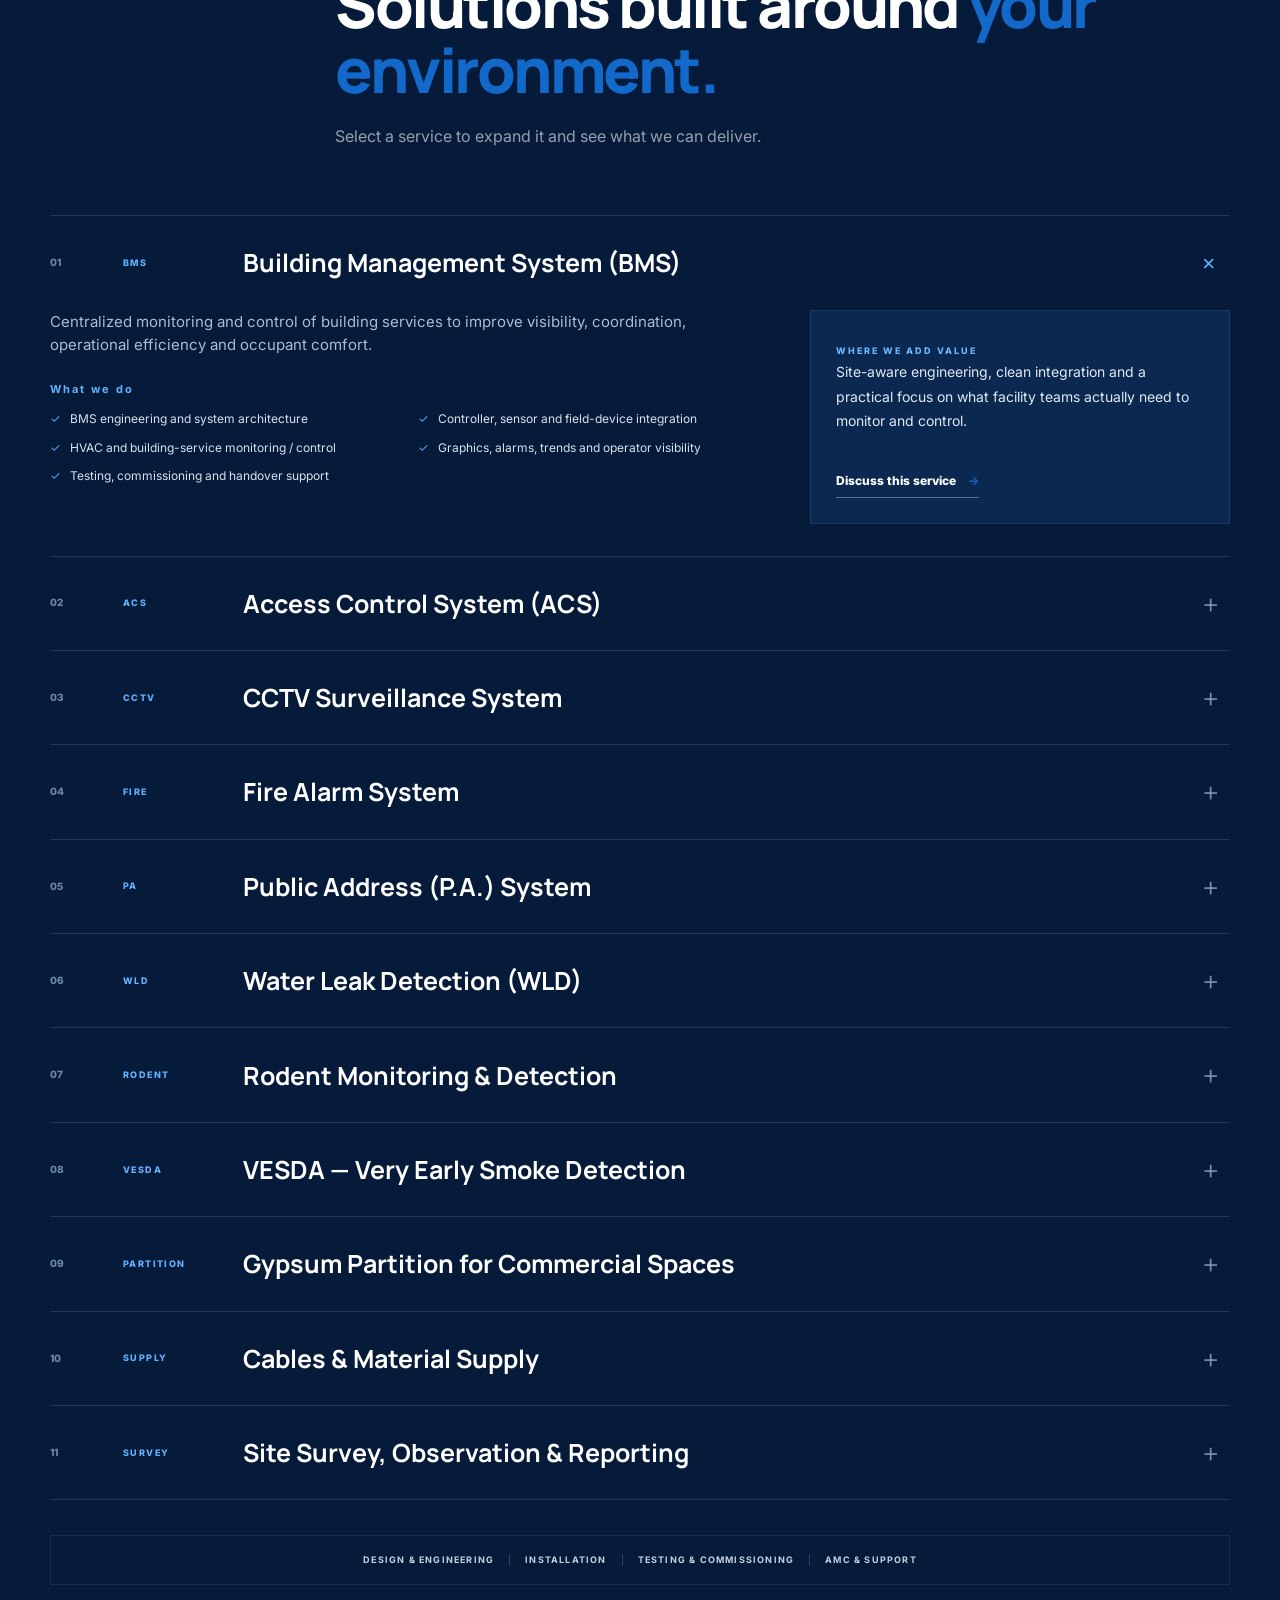
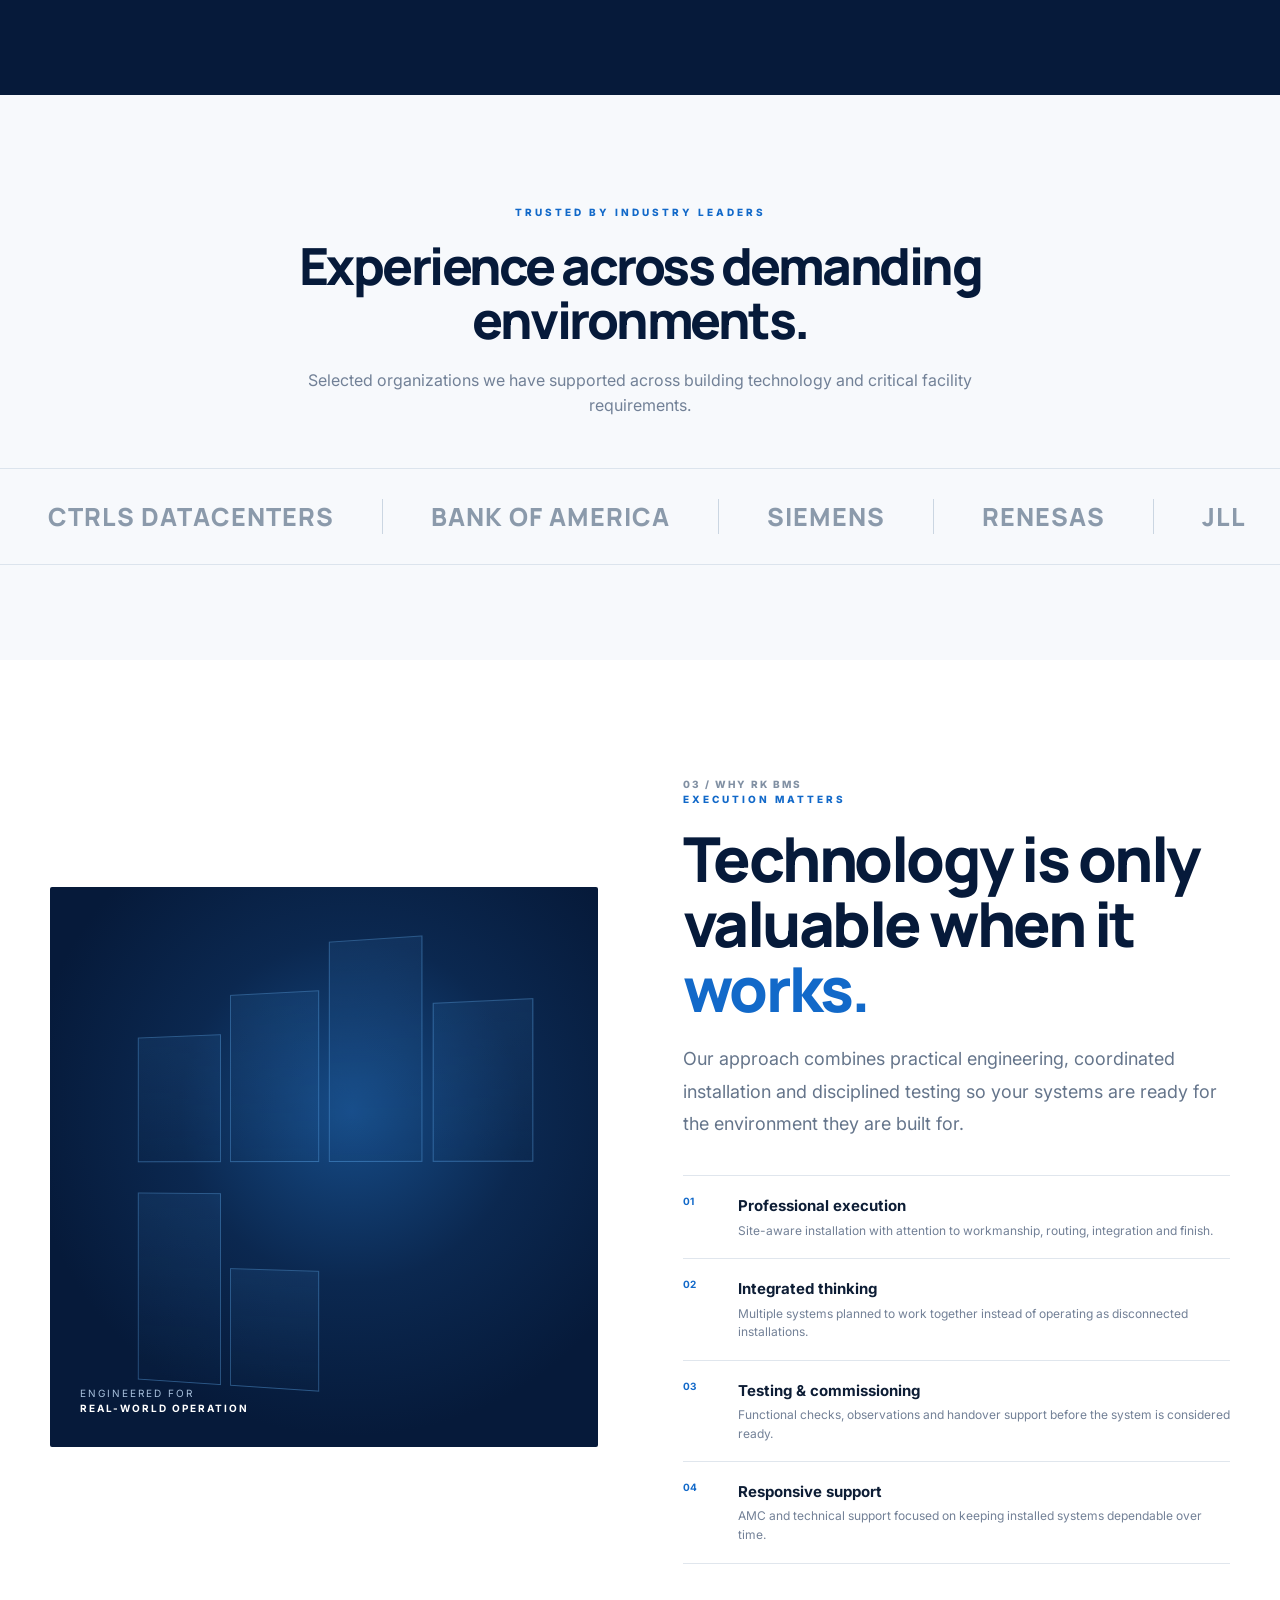
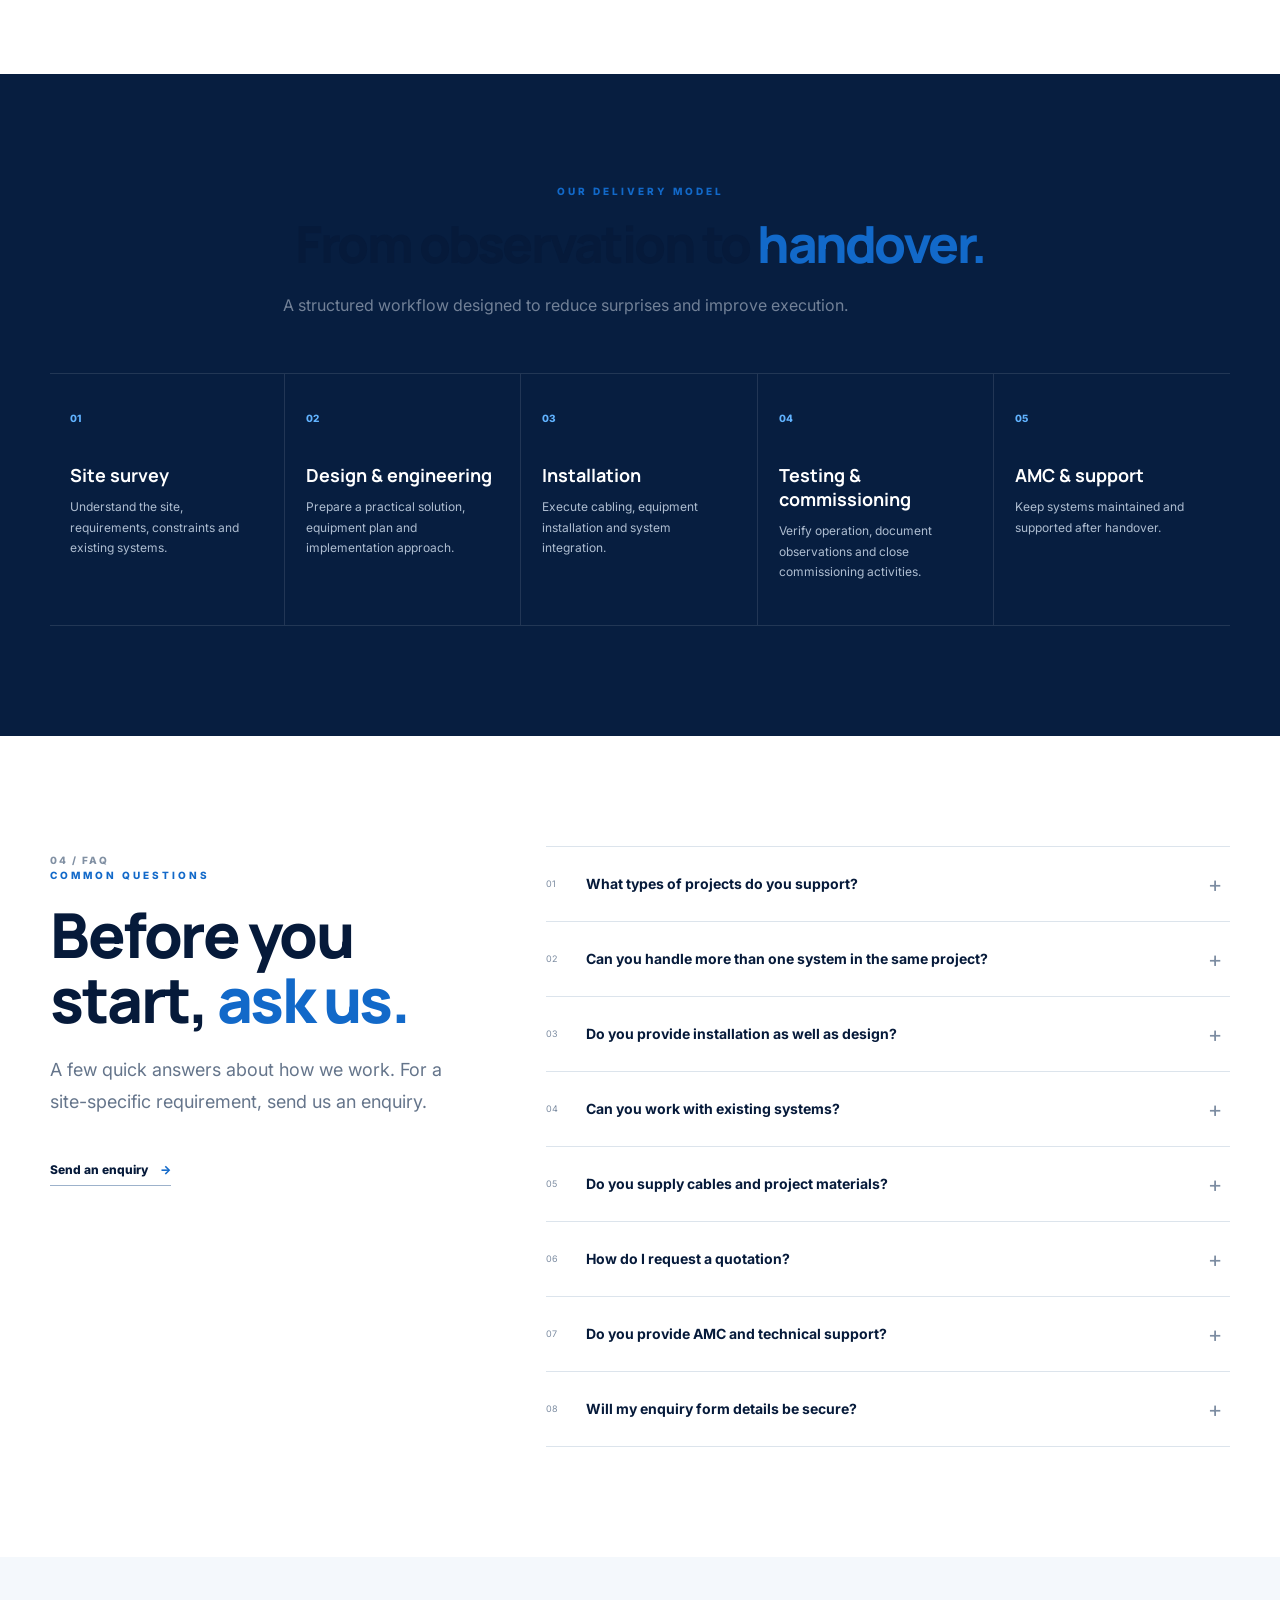
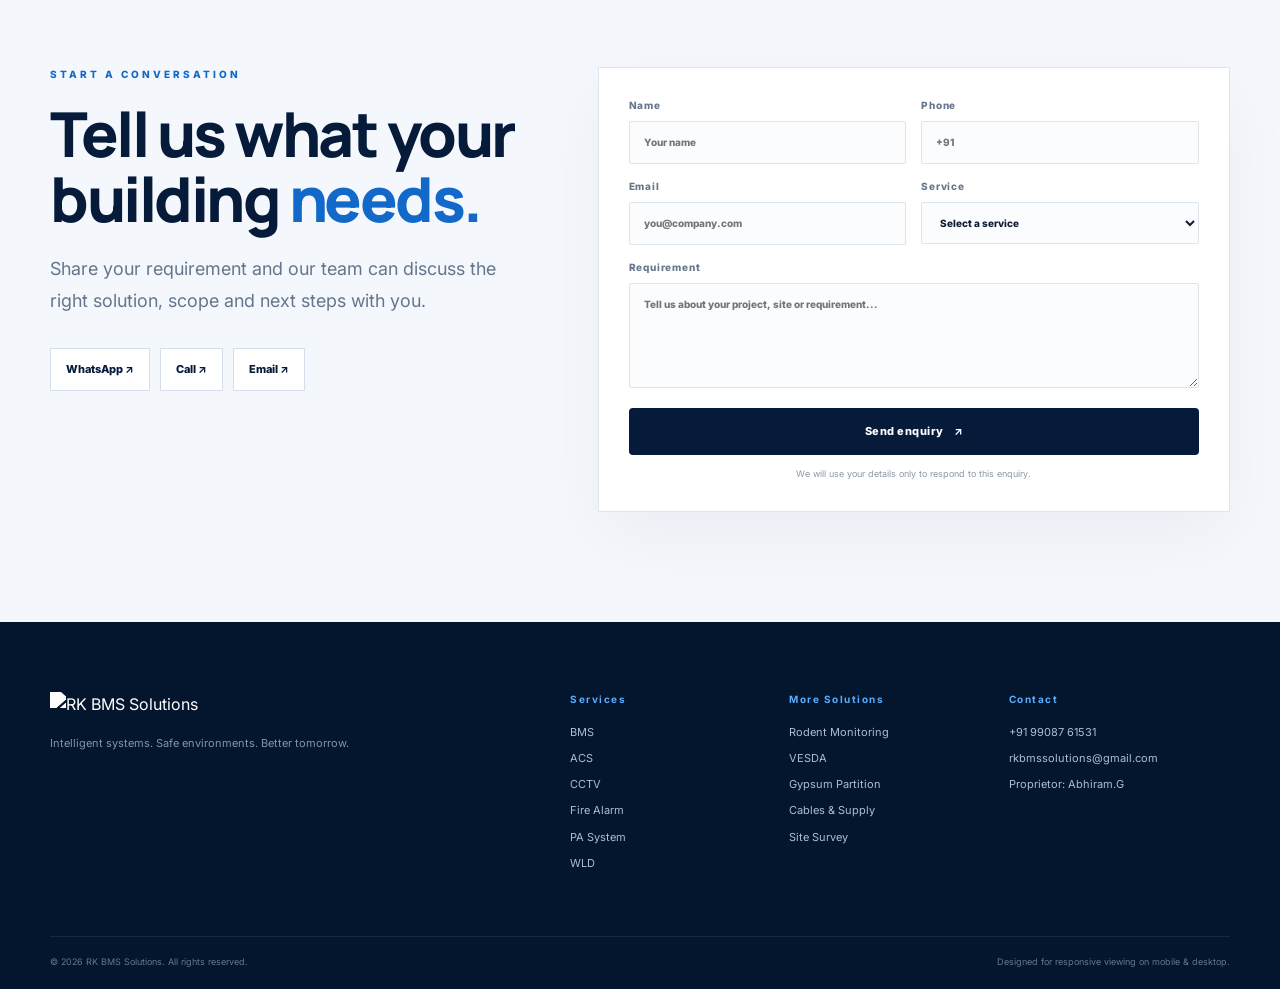
==== commit e6fd7291: "Add files via upload" ====
--- a/index.html
+++ b/index.html
@@ -1,361 +1,83 @@
-<!DOCTYPE html>
+<!doctype html>
 <html lang="en">
 <head>
-  <meta charset="UTF-8" />
-  <meta name="viewport" content="width=device-width, initial-scale=1.0" />
-  <meta name="description" content="RK BMS Solutions - Smart building, BMS, access control, CCTV, fire alarm and public address solutions." />
-  <meta name="theme-color" content="#061b3a" />
-  <title>RK BMS Solutions | Smart Buildings. Intelligent Future.</title>
+  <meta charset="utf-8">
+  <meta name="viewport" content="width=device-width,initial-scale=1">
+  <meta name="description" content="RK BMS Solutions — integrated building management, security, life-safety, communication, water leak detection, rodent monitoring, VESDA, partitions and material supply.">
+  <meta name="theme-color" content="#061a3a">
+  <meta property="og:title" content="RK BMS Solutions | Intelligent Systems. Safe Environments.">
+  <meta property="og:description" content="Integrated building technology solutions for commercial and critical environments.">
+  <title>RK BMS Solutions | Intelligent Systems. Safe Environments.</title>
+  <link rel="preconnect" href="https://fonts.googleapis.com">
+  <link rel="preconnect" href="https://fonts.gstatic.com" crossorigin>
+  <link href="https://fonts.googleapis.com/css2?family=Inter:wght@400;500;600;700;800&family=Manrope:wght@500;600;700;800&display=swap" rel="stylesheet">
+  <link rel="stylesheet" href="style.css">
+</head>
+<body>
+  <div class="loader" id="loader"><img src="assets/rkbms-logo-horizontal-4k.png" alt="RK BMS Solutions"><div class="loader-line"><span></span></div></div>
 
-  <link rel="preconnect" href="https://fonts.googleapis.com" />
-  <link rel="preconnect" href="https://fonts.gstatic.com" crossorigin />
-  <link href="https://fonts.googleapis.com/css2?family=Inter:wght@400;500;600;700;800&family=Manrope:wght@500;600;700;800&display=swap" rel="stylesheet" />
-  <link rel="stylesheet" href="style.css" />
-</head>
-
-<body>
-  <div class="page-loader" id="pageLoader">
-    <div class="loader-logo">RK<span>.</span></div>
-    <div class="loader-line"><span></span></div>
-  </div>
-
-  <header class="navbar" id="navbar">
-    <a href="#home" class="brand" aria-label="RK BMS Solutions home">
-      <div class="brand-mark">RK</div>
-      <div>
-        <strong>RK BMS</strong>
-        <small>SOLUTIONS</small>
-      </div>
-    </a>
-
-    <button class="menu-toggle" id="menuToggle" aria-label="Open menu" aria-expanded="false">
-      <span></span><span></span><span></span>
-    </button>
-
-    <nav class="nav-links" id="navLinks">
+  <header class="site-header" id="header">
+    <a href="#home" class="brand"><img src="assets/rkbms-logo-horizontal-4k.png" alt="RK BMS Solutions logo"></a>
+    <button class="menu-btn" id="menuBtn" aria-label="Open menu" aria-expanded="false"><span></span><span></span><span></span></button>
+    <nav id="nav">
       <a href="#home">Home</a>
       <a href="#services">Services</a>
-      <a href="#why-us">Why Us</a>
-      <a href="#process">Process</a>
-      <a href="#projects">Solutions</a>
-      <a href="#contact" class="nav-cta">Get a Quote</a>
+      <a href="#clients">Clients</a>
+      <a href="#why">Why RK BMS</a>
+      <a href="#faq">FAQ</a>
+      <a class="nav-cta" href="#contact">Get a Quote <b>↗</b></a>
     </nav>
   </header>
 
   <main>
     <section class="hero" id="home">
-      <div class="hero-slides">
-        <div class="hero-slide active" style="background-image:url('https://images.unsplash.com/photo-1486406146926-c627a92ad1ab?auto=format&fit=crop&w=2200&q=85')"></div>
-        <div class="hero-slide" style="background-image:url('https://images.unsplash.com/photo-1497366811353-6870744d04b2?auto=format&fit=crop&w=2200&q=85')"></div>
-        <div class="hero-slide" style="background-image:url('https://images.unsplash.com/photo-1511818966892-d7d671e672a2?auto=format&fit=crop&w=2200&q=85')"></div>
-        <div class="hero-slide" style="background-image:url('https://images.unsplash.com/photo-1558008258-3256797b43f3?auto=format&fit=crop&w=2200&q=85')"></div>
+      <div class="hero-bg hero-bg-1 active"></div><div class="hero-bg hero-bg-2"></div><div class="hero-bg hero-bg-3"></div><div class="hero-bg hero-bg-4"></div>
+      <div class="hero-overlay"></div><div class="hero-grid"></div>
+      <div class="shell hero-inner">
+        <div class="eyebrow">BUILDING TECHNOLOGY • SECURITY • LIFE SAFETY</div>
+        <h1>Intelligent systems.<br><span>Safe environments.</span></h1>
+        <p class="hero-lead" id="heroLead">Integrated building solutions designed for smarter operations, stronger security and dependable safety.</p>
+        <div class="hero-actions"><a class="btn primary" href="#services">Explore our services <b>↗</b></a><a class="btn ghost" href="#contact">Talk to our team</a></div>
+        <div class="hero-stats"><div><strong>11+</strong><span>Solution areas</span></div><div><strong>360°</strong><span>End-to-end delivery</span></div><div><strong>24/7</strong><span>Support mindset</span></div></div>
       </div>
+      <div class="hero-control"><div><span id="slideNo">01</span><i><b id="progress"></b></i><span>04</span></div><button id="prev" aria-label="Previous slide">←</button><button id="next" aria-label="Next slide">→</button></div>
+    </section>
 
-      <div class="hero-overlay"></div>
-      <div class="hero-grid"></div>
+    <section class="intro section">
+      <div class="shell two-col"><div class="section-no">01 / RK BMS SOLUTIONS</div><div><div class="eyebrow blue">INTEGRATED BUILDING TECHNOLOGY</div><h2>One partner for the systems that keep your building <em>running.</em></h2><p class="lead">RK BMS Solutions brings automation, security, surveillance, fire detection, communication and specialist building services together through one coordinated delivery approach.</p><p>We work across commercial and critical environments with a practical focus on site requirements, engineering quality, testing, commissioning and long-term support.</p><a class="text-link" href="#contact">Discuss your requirement <span>→</span></a></div></div>
+    </section>
 
-      <div class="hero-content container">
-        <div class="eyebrow reveal">SMART BUILDING TECHNOLOGY</div>
-        <h1 class="reveal delay-1">Smarter buildings.<br><span>Safer environments.</span></h1>
-        <p class="hero-subtitle reveal delay-2" id="heroQuote">
-          Intelligent systems designed for performance, safety and complete control.
-        </p>
-
-        <div class="hero-actions reveal delay-3">
-          <a href="#services" class="btn btn-primary">Explore Solutions <span>↗</span></a>
-          <a href="#contact" class="btn btn-glass">Talk to an Expert</a>
-        </div>
-
-        <div class="hero-trust reveal delay-4">
-          <div><strong>05</strong><span>Core Solutions</span></div>
-          <div><strong>01</strong><span>Integrated Partner</span></div>
-          <div><strong>24×7</strong><span>Support Ready</span></div>
-        </div>
-      </div>
-
-      <div class="hero-bottom">
-        <div class="slide-caption">
-          <span id="slideNumber">01</span>
-          <div class="caption-line"><span id="captionProgress"></span></div>
-          <span>RK BMS SOLUTIONS</span>
-        </div>
-        <div class="slider-controls">
-          <button id="prevSlide" aria-label="Previous slide">←</button>
-          <button id="nextSlide" aria-label="Next slide">→</button>
-        </div>
+    <section class="services section dark" id="services">
+      <div class="shell">
+        <div class="section-top"><div class="section-no light">02 / SERVICES</div><div><div class="eyebrow blue">WHAT WE DO</div><h2 class="light">Solutions built around <em>your environment.</em></h2><p class="section-copy">Select a service to expand it and see what we can deliver.</p></div></div>
+        <div class="service-list" id="serviceList"></div>
+        <div class="delivery"><span>DESIGN & ENGINEERING</span><i></i><span>INSTALLATION</span><i></i><span>TESTING & COMMISSIONING</span><i></i><span>AMC & SUPPORT</span></div>
       </div>
     </section>
 
-    <section class="intro section" id="about">
-      <div class="container intro-grid">
-        <div class="section-label reveal">01 / WHO WE ARE</div>
-        <div>
-          <h2 class="display reveal">Technology that makes<br><em>buildings think.</em></h2>
-          <p class="lead reveal delay-1">
-            RK BMS Solutions delivers integrated building technology solutions that bring
-            security, safety, automation and communication together.
-          </p>
-          <p class="body-copy reveal delay-2">
-            From design and engineering to installation, testing, commissioning and AMC,
-            we help commercial and modern spaces operate smarter, safer and more efficiently.
-          </p>
-          <a class="text-link reveal delay-3" href="#contact">Discuss your project <span>→</span></a>
-        </div>
+    <section class="clients section" id="clients">
+      <div class="shell">
+        <div class="center-heading"><div class="eyebrow blue">TRUSTED BY INDUSTRY LEADERS</div><h2>Experience across demanding environments.</h2><p>Selected organizations we have supported across building technology and critical facility requirements.</p></div>
       </div>
+      <div class="marquee" aria-label="Client companies"><div class="marquee-track"><span>CTRLS DATACENTERS</span><span>BANK OF AMERICA</span><span>SIEMENS</span><span>RENESAS</span><span>JLL</span><span>HEXAWARE</span><span>CTRLS DATACENTERS</span><span>BANK OF AMERICA</span><span>SIEMENS</span><span>RENESAS</span><span>JLL</span><span>HEXAWARE</span></div></div>
     </section>
 
-    <section class="services section dark-section" id="services">
-      <div class="container">
-        <div class="section-top">
-          <div class="section-label light reveal">02 / OUR SERVICES</div>
-          <div class="section-top-copy reveal">
-            <h2 class="display light">One building.<br><em>One integrated solution.</em></h2>
-            <p>Designed around the way your building works.</p>
-          </div>
-        </div>
-
-        <div class="service-grid">
-          <article class="service-card reveal">
-            <div class="service-icon">01</div>
-            <div class="service-number">BMS</div>
-            <h3>Building Management System</h3>
-            <p>Centralized monitoring and control for smarter building operations and better efficiency.</p>
-            <span class="service-arrow">↗</span>
-          </article>
-
-          <article class="service-card reveal delay-1">
-            <div class="service-icon">02</div>
-            <div class="service-number">ACS</div>
-            <h3>Access Control System</h3>
-            <p>Secure, controlled access that helps protect people, assets and critical areas.</p>
-            <span class="service-arrow">↗</span>
-          </article>
-
-          <article class="service-card reveal delay-2">
-            <div class="service-icon">03</div>
-            <div class="service-number">CCTV</div>
-            <h3>CCTV Surveillance</h3>
-            <p>Reliable visual monitoring designed to keep your premises protected and informed.</p>
-            <span class="service-arrow">↗</span>
-          </article>
-
-          <article class="service-card reveal delay-3">
-            <div class="service-icon">04</div>
-            <div class="service-number">FIRE</div>
-            <h3>Fire Alarm System</h3>
-            <p>Early detection and dependable alerting to support life safety and emergency response.</p>
-            <span class="service-arrow">↗</span>
-          </article>
-
-          <article class="service-card reveal delay-4">
-            <div class="service-icon">05</div>
-            <div class="service-number">PA</div>
-            <h3>Public Address System</h3>
-            <p>Clear, reliable communication throughout offices, facilities and public spaces.</p>
-            <span class="service-arrow">↗</span>
-          </article>
-        </div>
-
-        <div class="service-footer reveal">
-          <span>DESIGN & ENGINEERING</span>
-          <i></i>
-          <span>INSTALLATION</span>
-          <i></i>
-          <span>TESTING & COMMISSIONING</span>
-          <i></i>
-          <span>AMC & SUPPORT</span>
-        </div>
-      </div>
+    <section class="why section" id="why">
+      <div class="shell why-grid"><div class="why-visual"><div class="building-lines"><span></span><span></span><span></span><span></span><span></span><span></span></div><div class="visual-label">ENGINEERED FOR<br><b>REAL-WORLD OPERATION</b></div></div><div><div class="section-no">03 / WHY RK BMS</div><div class="eyebrow blue">EXECUTION MATTERS</div><h2>Technology is only valuable when it <em>works.</em></h2><p class="lead">Our approach combines practical engineering, coordinated installation and disciplined testing so your systems are ready for the environment they are built for.</p><div class="why-items"><div><b>01</b><section><h3>Professional execution</h3><p>Site-aware installation with attention to workmanship, routing, integration and finish.</p></section></div><div><b>02</b><section><h3>Integrated thinking</h3><p>Multiple systems planned to work together instead of operating as disconnected installations.</p></section></div><div><b>03</b><section><h3>Testing & commissioning</h3><p>Functional checks, observations and handover support before the system is considered ready.</p></section></div><div><b>04</b><section><h3>Responsive support</h3><p>AMC and technical support focused on keeping installed systems dependable over time.</p></section></div></div></div></div>
     </section>
 
-    <section class="why section" id="why-us">
-      <div class="container why-grid">
-        <div class="why-visual reveal">
-          <div class="image-frame">
-            <img src="https://images.unsplash.com/photo-1556761175-b413da4baf72?auto=format&fit=crop&w=1200&q=85" alt="Modern professional workspace" loading="lazy">
-            <div class="image-badge">
-              <span class="badge-dot"></span>
-              INTEGRATED TECHNOLOGY
-            </div>
-          </div>
-          <div class="floating-card">
-            <strong>QUALITY</strong>
-            <span>SAFETY • RELIABILITY • SUPPORT</span>
-          </div>
-        </div>
+    <section class="process section dark-blue"><div class="shell"><div class="center-heading"><div class="eyebrow blue">OUR DELIVERY MODEL</div><h2 class="light">From observation to <em>handover.</em></h2><p class="section-copy">A structured workflow designed to reduce surprises and improve execution.</p></div><div class="process-grid"><div><span>01</span><h3>Site survey</h3><p>Understand the site, requirements, constraints and existing systems.</p></div><div><span>02</span><h3>Design & engineering</h3><p>Prepare a practical solution, equipment plan and implementation approach.</p></div><div><span>03</span><h3>Installation</h3><p>Execute cabling, equipment installation and system integration.</p></div><div><span>04</span><h3>Testing & commissioning</h3><p>Verify operation, document observations and close commissioning activities.</p></div><div><span>05</span><h3>AMC & support</h3><p>Keep systems maintained and supported after handover.</p></div></div></div></section>
 
-        <div class="why-content">
-          <div class="section-label reveal">03 / WHY CHOOSE US</div>
-          <h2 class="display reveal">Built for today.<br><em>Ready for tomorrow.</em></h2>
-          <p class="lead reveal delay-1">
-            We focus on dependable execution and systems that work together—not isolated products.
-          </p>
+    <section class="faq section" id="faq"><div class="shell faq-grid"><div><div class="section-no">04 / FAQ</div><div class="eyebrow blue">COMMON QUESTIONS</div><h2>Before you start, <em>ask us.</em></h2><p class="lead">A few quick answers about how we work. For a site-specific requirement, send us an enquiry.</p><a href="#contact" class="text-link">Send an enquiry <span>→</span></a></div><div class="faq-list" id="faqList"></div></div></section>
 
-          <div class="why-list">
-            <div class="why-item reveal delay-1">
-              <span>01</span>
-              <div><h3>Professional Installation</h3><p>Clean, systematic deployment with attention to detail.</p></div>
-            </div>
-            <div class="why-item reveal delay-2">
-              <span>02</span>
-              <div><h3>System Integration</h3><p>Connect multiple building systems into a coordinated solution.</p></div>
-            </div>
-            <div class="why-item reveal delay-3">
-              <span>03</span>
-              <div><h3>Testing & Commissioning</h3><p>Verify system performance before handover.</p></div>
-            </div>
-            <div class="why-item reveal delay-4">
-              <span>04</span>
-              <div><h3>AMC & Technical Support</h3><p>Ongoing support to keep critical systems performing.</p></div>
-            </div>
-          </div>
-        </div>
-      </div>
-    </section>
-
-    <section class="quote-section">
-      <div class="quote-bg"></div>
-      <div class="container quote-inner">
-        <div class="quote-mark">“</div>
-        <p class="big-quote reveal">We deliver reliable solutions with <span>quality, safety</span> and on-time execution.</p>
-        <div class="quote-line"></div>
-        <span class="quote-source">RK BMS SOLUTIONS</span>
-      </div>
-    </section>
-
-    <section class="process section" id="process">
-      <div class="container">
-        <div class="process-head">
-          <div class="section-label reveal">04 / OUR PROCESS</div>
-          <h2 class="display reveal">From concept<br><em>to commissioning.</em></h2>
-        </div>
-
-        <div class="process-track">
-          <div class="process-item reveal">
-            <span>01</span><div class="process-dot"></div>
-            <h3>Consultation</h3><p>Understand requirements, site conditions and goals.</p>
-          </div>
-          <div class="process-item reveal delay-1">
-            <span>02</span><div class="process-dot"></div>
-            <h3>Design & Engineering</h3><p>Develop the right integrated technical solution.</p>
-          </div>
-          <div class="process-item reveal delay-2">
-            <span>03</span><div class="process-dot"></div>
-            <h3>Installation</h3><p>Professional installation and system deployment.</p>
-          </div>
-          <div class="process-item reveal delay-3">
-            <span>04</span><div class="process-dot"></div>
-            <h3>Testing</h3><p>Test, verify and commission every system.</p>
-          </div>
-          <div class="process-item reveal delay-4">
-            <span>05</span><div class="process-dot"></div>
-            <h3>AMC & Support</h3><p>Long-term maintenance and technical assistance.</p>
-          </div>
-        </div>
-      </div>
-    </section>
-
-    <section class="solutions section" id="projects">
-      <div class="container">
-        <div class="section-label reveal">05 / SOLUTIONS</div>
-        <div class="solutions-head">
-          <h2 class="display reveal">Technology for<br><em>modern spaces.</em></h2>
-          <p class="lead reveal delay-1">Scalable solutions for offices, commercial buildings, facilities and other environments that demand safety and control.</p>
-        </div>
-
-        <div class="solution-gallery">
-          <div class="gallery-card large reveal">
-            <img src="https://images.unsplash.com/photo-1497366754035-f200968a6e72?auto=format&fit=crop&w=1400&q=85" alt="Modern office interior" loading="lazy">
-            <div class="gallery-overlay"><span>01</span><h3>Corporate & Commercial</h3></div>
-          </div>
-          <div class="gallery-card reveal delay-1">
-            <img src="https://images.unsplash.com/photo-1518005020951-eccb494ad742?auto=format&fit=crop&w=1000&q=85" alt="Modern commercial building" loading="lazy">
-            <div class="gallery-overlay"><span>02</span><h3>Smart Buildings</h3></div>
-          </div>
-          <div class="gallery-card reveal delay-2">
-            <img src="https://images.unsplash.com/photo-1565008447742-97f6f38c985c?auto=format&fit=crop&w=1000&q=85" alt="Industrial facility" loading="lazy">
-            <div class="gallery-overlay"><span>03</span><h3>Industrial Facilities</h3></div>
-          </div>
-        </div>
-      </div>
-    </section>
-
-    <section class="brochure section">
-      <div class="container brochure-grid">
-        <div class="brochure-copy reveal">
-          <div class="section-label">06 / OUR PROFILE</div>
-          <h2 class="display">See the RK BMS<br><em>Solutions profile.</em></h2>
-          <p class="lead">Our company profile and service overview, presented in the same visual identity as the brand.</p>
-          <a href="#contact" class="btn btn-primary">Request Company Profile <span>↗</span></a>
-        </div>
-        <div class="brochure-images reveal delay-1">
-          <img src="assets/rk-bms-brochure-2.jpg" alt="RK BMS Solutions company profile" loading="lazy">
-        </div>
-      </div>
-    </section>
-
-    <section class="contact-section" id="contact">
-      <div class="container contact-grid">
-        <div class="contact-copy reveal">
-          <div class="section-label light">07 / LET'S TALK</div>
-          <h2 class="display light">Have a project<br><em>in mind?</em></h2>
-          <p>Tell us what you need. We'll help you identify the right solution for your building.</p>
-
-          <div class="contact-details">
-            <a href="tel:+919908761531"><span>CALL</span> +91 99087 61531</a>
-            <a href="mailto:rkbmssolutions@gmail.com"><span>EMAIL</span> rkbmssolutions@gmail.com</a>
-            <div><span>PROPRIETOR</span> Abhiram G.</div>
-          </div>
-        </div>
-
-        <form class="contact-form reveal delay-1" id="contactForm">
-          <div class="form-row">
-            <label>Name<input type="text" name="name" placeholder="Your name" required></label>
-            <label>Phone<input type="tel" name="phone" placeholder="Phone number" required></label>
-          </div>
-          <label>Email<input type="email" name="email" placeholder="Email address"></label>
-          <label>Service
-            <select name="service">
-              <option value="">Select a service</option>
-              <option>BMS</option>
-              <option>Access Control</option>
-              <option>CCTV Surveillance</option>
-              <option>Fire Alarm</option>
-              <option>Public Address</option>
-              <option>Multiple / Integrated Solution</option>
-            </select>
-          </label>
-          <label>Project details<textarea name="message" rows="4" placeholder="Tell us about your project"></textarea></label>
-          <button type="submit" class="btn btn-primary full">Send Enquiry <span>↗</span></button>
-          <p class="form-note">This form opens your email client with the enquiry details. No data is stored on this website.</p>
-        </form>
-      </div>
-    </section>
+    <section class="contact section" id="contact"><div class="shell contact-grid"><div><div class="eyebrow blue">START A CONVERSATION</div><h2>Tell us what your building <em>needs.</em></h2><p class="lead">Share your requirement and our team can discuss the right solution, scope and next steps with you.</p><div class="contact-actions"><a href="https://wa.me/919908761531?text=Hello%20RK%20BMS%20Solutions%2C%20I%20would%20like%20to%20discuss%20a%20building%20technology%20requirement." target="_blank" rel="noopener">WhatsApp <b>↗</b></a><a href="tel:+919908761531">Call <b>↗</b></a><a href="mailto:rkbmssolutions@gmail.com">Email <b>↗</b></a></div></div>
+      <form class="enquiry" name="rk-bms-enquiry" method="POST" data-netlify="true" netlify-honeypot="bot-field" action="/thank-you.html"><input type="hidden" name="form-name" value="rk-bms-enquiry"><p class="hidden"><label>Don't fill this out: <input name="bot-field"></label></p><div class="form-grid"><label>Name<input name="name" required placeholder="Your name"></label><label>Phone<input name="phone" required type="tel" placeholder="+91"></label></div><div class="form-grid"><label>Email<input name="email" type="email" placeholder="you@company.com"></label><label>Service<select name="service"><option value="">Select a service</option><option>BMS</option><option>Access Control System</option><option>CCTV Surveillance</option><option>Fire Alarm</option><option>Public Address System</option><option>Water Leak Detection</option><option>Rodent Monitoring</option><option>VESDA</option><option>Gypsum Partition</option><option>Cables & Material Supply</option><option>Site Survey / Observation</option></select></label></div><label>Requirement<textarea name="message" required rows="5" placeholder="Tell us about your project, site or requirement..."></textarea></label><button class="btn primary" type="submit">Send enquiry <b>↗</b></button><small>We will use your details only to respond to this enquiry.</small></form>
+    </div></section>
   </main>
 
-  <footer>
-    <div class="container footer-top">
-      <a href="#home" class="brand footer-brand">
-        <div class="brand-mark">RK</div>
-        <div><strong>RK BMS</strong><small>SOLUTIONS</small></div>
-      </a>
-      <p>Smart Buildings. Intelligent Future.</p>
-      <div class="footer-links">
-        <a href="#services">Services</a>
-        <a href="#why-us">Why Us</a>
-        <a href="#contact">Contact</a>
-      </div>
-    </div>
-    <div class="container footer-bottom">
-      <span>© <span id="year"></span> RK BMS Solutions. All rights reserved.</span>
-      <span>Intelligent Systems. Safe Environments. Better Tomorrow.</span>
-    </div>
-  </footer>
+  <footer class="footer"><div class="shell"><div class="footer-main"><div><img src="assets/rkbms-logo-horizontal-4k.png" alt="RK BMS Solutions"><p>Intelligent systems. Safe environments. Better tomorrow.</p></div><div class="footer-columns"><div><h4>Services</h4><a href="#services">BMS</a><a href="#services">ACS</a><a href="#services">CCTV</a><a href="#services">Fire Alarm</a><a href="#services">PA System</a><a href="#services">WLD</a></div><div><h4>More Solutions</h4><a href="#services">Rodent Monitoring</a><a href="#services">VESDA</a><a href="#services">Gypsum Partition</a><a href="#services">Cables & Supply</a><a href="#services">Site Survey</a></div><div><h4>Contact</h4><a href="tel:+919908761531">+91 99087 61531</a><a href="mailto:rkbmssolutions@gmail.com">rkbmssolutions@gmail.com</a><span>Proprietor: Abhiram.G</span></div></div></div><div class="footer-bottom"><span>© <span id="year"></span> RK BMS Solutions. All rights reserved.</span><span>Designed for responsive viewing on mobile & desktop.</span></div></div></footer>
 
-  <a class="whatsapp" href="https://wa.me/919908761531?text=Hello%20RK%20BMS%20Solutions%2C%20I%20would%20like%20to%20discuss%20a%20project." target="_blank" rel="noopener" aria-label="Chat on WhatsApp">
-    <span>WhatsApp</span> ↗
-  </a>
-
+  <a class="floating whatsapp" href="https://wa.me/919908761531?text=Hello%20RK%20BMS%20Solutions%2C%20I%20would%20like%20to%20discuss%20a%20requirement." target="_blank" rel="noopener" aria-label="Chat on WhatsApp">WhatsApp <b>↗</b></a>
   <script src="script.js"></script>
 </body>
 </html>
--- a/style.css
+++ b/style.css
@@ -1,259 +1,15 @@
-:root {
-  --navy: #061b3a;
-  --navy-2: #0b2c5a;
-  --blue: #0875d1;
-  --blue-light: #3ca4ff;
-  --text: #10233f;
-  --muted: #64748b;
-  --line: #dbe4ef;
-  --bg: #f7f9fc;
-  --white: #fff;
-  --container: 1240px;
-  --ease: cubic-bezier(.22,.61,.36,1);
-}
-
-* { box-sizing: border-box; margin: 0; padding: 0; }
-html { scroll-behavior: smooth; }
-body {
-  font-family: "Inter", sans-serif;
-  color: var(--text);
-  background: var(--bg);
-  line-height: 1.6;
-  overflow-x: hidden;
-}
-a { color: inherit; text-decoration: none; }
-button, input, select, textarea { font: inherit; }
-img { max-width: 100%; display: block; }
-.container { width: min(var(--container), calc(100% - 64px)); margin: auto; }
-
-.page-loader {
-  position: fixed; inset: 0; background: var(--navy); z-index: 9999;
-  display: grid; place-items: center; transition: opacity .7s ease, visibility .7s ease;
-}
-.page-loader.hide { opacity: 0; visibility: hidden; }
-.loader-logo { color: #fff; font: 800 52px/1 "Manrope"; letter-spacing: -4px; }
-.loader-logo span { color: var(--blue-light); }
-.loader-line { position: absolute; bottom: 18%; width: 150px; height: 2px; background: rgba(255,255,255,.2); overflow: hidden; }
-.loader-line span { display:block; width:40%; height:100%; background:#fff; animation: loading 1.1s ease-in-out infinite; }
-@keyframes loading { from { transform:translateX(-100%); } to { transform:translateX(350%); } }
-
-.navbar {
-  position: fixed; top: 0; left: 0; width: 100%; z-index: 100;
-  padding: 22px 4vw; display:flex; align-items:center; justify-content:space-between;
-  color:#fff; transition: .35s var(--ease);
-}
-.navbar.scrolled { background: rgba(255,255,255,.96); color: var(--text); box-shadow: 0 8px 30px rgba(4,27,58,.08); padding-top: 14px; padding-bottom: 14px; backdrop-filter: blur(12px); }
-.brand { display:flex; align-items:center; gap:12px; }
-.brand-mark { width:44px; height:44px; display:grid; place-items:center; border:1.5px solid currentColor; border-radius: 50%; font:800 16px/1 "Manrope"; letter-spacing:-1px; }
-.brand strong { display:block; font:800 17px/1 "Manrope"; letter-spacing:-.5px; }
-.brand small { display:block; font-size:8px; letter-spacing:3px; margin-top:4px; opacity:.75; }
-.nav-links { display:flex; align-items:center; gap:32px; font-size:13px; font-weight:600; }
-.nav-links a { position:relative; opacity:.9; }
-.nav-links a:not(.nav-cta)::after { content:""; position:absolute; left:0; bottom:-7px; width:0; height:1.5px; background:currentColor; transition:.3s; }
-.nav-links a:hover::after { width:100%; }
-.nav-cta { padding:11px 18px; border:1px solid currentColor; border-radius:100px; }
-.menu-toggle { display:none; background:none; border:0; color:currentColor; cursor:pointer; }
-.menu-toggle span { display:block; width:26px; height:2px; background:currentColor; margin:5px; }
-
-.hero { min-height: 100svh; position:relative; color:#fff; display:flex; align-items:center; overflow:hidden; background:#071a36; }
-.hero-slides, .hero-slide, .hero-overlay, .hero-grid { position:absolute; inset:0; }
-.hero-slide { background-position:center; background-size:cover; opacity:0; transform:scale(1.05); transition:opacity 1.1s ease, transform 6s ease; }
-.hero-slide.active { opacity:1; transform:scale(1); }
-.hero-overlay { background:linear-gradient(90deg, rgba(2,16,38,.92) 0%, rgba(4,27,58,.72) 42%, rgba(4,27,58,.25) 100%); }
-.hero-grid { opacity:.13; background-image:linear-gradient(rgba(255,255,255,.25) 1px,transparent 1px),linear-gradient(90deg,rgba(255,255,255,.25) 1px,transparent 1px); background-size:70px 70px; mask-image:linear-gradient(90deg,#000,transparent 70%); }
-.hero-content { position:relative; z-index:2; padding-top:80px; }
-.eyebrow, .section-label { font-size:11px; letter-spacing:3px; font-weight:800; color:var(--blue); }
-.hero .eyebrow { color:#83c7ff; }
-.hero h1 { font:800 clamp(48px,7vw,92px)/.98 "Manrope"; letter-spacing:-5px; margin:18px 0 28px; max-width:900px; }
-.hero h1 span { color:#77c7ff; }
-.hero-subtitle { max-width:580px; font-size:18px; color:rgba(255,255,255,.82); }
-.hero-actions { display:flex; gap:14px; margin-top:34px; }
-.btn { display:inline-flex; align-items:center; justify-content:center; gap:20px; min-height:52px; padding:0 22px; border-radius:4px; font-weight:700; font-size:13px; transition:.3s var(--ease); border:1px solid transparent; cursor:pointer; }
-.btn span { font-size:18px; }
-.btn-primary { background:var(--blue); color:#fff; box-shadow:0 12px 35px rgba(8,117,209,.25); }
-.btn-primary:hover { background:#168be9; transform:translateY(-2px); }
-.btn-glass { border-color:rgba(255,255,255,.4); color:#fff; background:rgba(255,255,255,.06); backdrop-filter:blur(8px); }
-.btn-glass:hover { background:#fff; color:var(--navy); }
-.hero-trust { display:flex; gap:42px; margin-top:70px; }
-.hero-trust div { display:flex; flex-direction:column; }
-.hero-trust strong { font:800 24px/1 "Manrope"; }
-.hero-trust span { margin-top:7px; font-size:10px; letter-spacing:1.4px; text-transform:uppercase; color:rgba(255,255,255,.58); }
-.hero-bottom { position:absolute; z-index:3; bottom:32px; left:4vw; right:4vw; display:flex; justify-content:space-between; align-items:center; }
-.slide-caption { display:flex; align-items:center; gap:14px; font-size:10px; letter-spacing:2px; color:rgba(255,255,255,.7); }
-.slide-caption > span:first-child { color:#fff; font-weight:800; }
-.caption-line { width:120px; height:1px; background:rgba(255,255,255,.3); }
-.caption-line span { display:block; height:100%; width:0; background:#fff; }
-.slider-controls { display:flex; gap:7px; }
-.slider-controls button { width:45px; height:45px; background:rgba(255,255,255,.1); color:#fff; border:1px solid rgba(255,255,255,.25); cursor:pointer; transition:.25s; }
-.slider-controls button:hover { background:#fff; color:var(--navy); }
-
-.section { padding:120px 0; }
-.intro-grid { display:grid; grid-template-columns:1fr 2.3fr; gap:80px; }
-.display { font:800 clamp(40px,5vw,68px)/1.03 "Manrope"; letter-spacing:-3.5px; color:var(--text); }
-.display em { color:var(--blue); font-style:normal; }
-.lead { font-size:19px; line-height:1.65; color:#344862; max-width:700px; margin-top:28px; }
-.body-copy { max-width:720px; color:var(--muted); margin-top:15px; }
-.text-link { display:inline-flex; gap:15px; margin-top:30px; color:var(--blue); font-weight:800; font-size:13px; border-bottom:1px solid rgba(8,117,209,.3); padding-bottom:5px; }
-
-.dark-section { background:var(--navy); color:#fff; }
-.section-top { display:grid; grid-template-columns:1fr 2.3fr; gap:80px; }
-.section-label.light, .display.light { color:#fff; }
-.section-top-copy p { margin-top:22px; color:rgba(255,255,255,.55); }
-.service-grid { display:grid; grid-template-columns:repeat(5,1fr); margin-top:65px; border-top:1px solid rgba(255,255,255,.15); border-left:1px solid rgba(255,255,255,.15); }
-.service-card { min-height:360px; padding:28px 24px; border-right:1px solid rgba(255,255,255,.15); border-bottom:1px solid rgba(255,255,255,.15); position:relative; transition:.4s var(--ease); overflow:hidden; }
-.service-card::before { content:""; position:absolute; inset:auto 0 0; height:0; background:linear-gradient(0deg,rgba(8,117,209,.28),transparent); transition:.5s; }
-.service-card:hover { background:rgba(255,255,255,.045); transform:translateY(-5px); }
-.service-card:hover::before { height:65%; }
-.service-icon { width:42px; height:42px; border:1px solid rgba(255,255,255,.25); border-radius:50%; display:grid; place-items:center; font-size:10px; color:#8fcfff; }
-.service-number { margin-top:75px; color:#55b4ff; font-size:10px; letter-spacing:2px; font-weight:800; }
-.service-card h3 { font:700 20px/1.2 "Manrope"; margin-top:10px; position:relative; }
-.service-card p { color:rgba(255,255,255,.54); font-size:13px; margin-top:15px; position:relative; }
-.service-arrow { position:absolute; bottom:25px; right:24px; font-size:20px; color:#fff; opacity:.55; }
-.service-footer { display:flex; justify-content:space-between; align-items:center; margin-top:30px; color:rgba(255,255,255,.55); font-size:10px; letter-spacing:1.3px; font-weight:700; }
-.service-footer i { width:1px; height:15px; background:rgba(255,255,255,.2); }
-
-.why { background:#fff; }
-.why-grid { display:grid; grid-template-columns:1fr 1fr; gap:100px; align-items:center; }
-.why-visual { position:relative; }
-.image-frame { height:620px; overflow:hidden; position:relative; }
-.image-frame img { width:100%; height:100%; object-fit:cover; transition:transform 1s; }
-.image-frame:hover img { transform:scale(1.04); }
-.image-badge { position:absolute; left:24px; bottom:24px; background:rgba(6,27,58,.9); color:#fff; padding:12px 16px; font-size:9px; letter-spacing:1.5px; font-weight:800; }
-.badge-dot { display:inline-block; width:6px; height:6px; border-radius:50%; background:#43b4ff; margin-right:8px; }
-.floating-card { position:absolute; right:-35px; bottom:45px; background:#fff; box-shadow:0 20px 55px rgba(6,27,58,.16); padding:22px 28px; min-width:220px; }
-.floating-card strong { display:block; font:800 20px "Manrope"; color:var(--navy); }
-.floating-card span { font-size:8px; letter-spacing:1px; color:var(--muted); }
-.why-content .lead { max-width:580px; }
-.why-list { margin-top:35px; }
-.why-item { display:grid; grid-template-columns:40px 1fr; gap:18px; padding:20px 0; border-top:1px solid var(--line); }
-.why-item > span { color:var(--blue); font:700 11px "Manrope"; }
-.why-item h3 { font:700 17px "Manrope"; }
-.why-item p { color:var(--muted); font-size:12px; margin-top:4px; }
-
-.quote-section { position:relative; min-height:540px; display:grid; place-items:center; color:#fff; overflow:hidden; }
-.quote-bg { position:absolute; inset:0; background:linear-gradient(90deg,rgba(3,22,48,.94),rgba(3,22,48,.78)),url("https://images.unsplash.com/photo-1518005020951-eccb494ad742?auto=format&fit=crop&w=2200&q=85") center/cover; }
-.quote-inner { position:relative; text-align:center; max-width:950px; }
-.quote-mark { font:800 100px/.6 "Manrope"; color:#55b4ff; }
-.big-quote { font:700 clamp(32px,5vw,62px)/1.1 "Manrope"; letter-spacing:-2px; margin:35px auto; }
-.big-quote span { color:#6dc4ff; }
-.quote-line { width:60px; height:2px; background:#55b4ff; margin:25px auto; }
-.quote-source { font-size:10px; letter-spacing:3px; color:rgba(255,255,255,.55); }
-
-.process { background:#f4f7fb; }
-.process-head { display:grid; grid-template-columns:1fr 2.3fr; gap:80px; }
-.process-track { display:grid; grid-template-columns:repeat(5,1fr); margin-top:75px; position:relative; }
-.process-track::before { content:""; position:absolute; top:9px; left:0; right:0; height:1px; background:#cfd9e5; }
-.process-item { position:relative; padding-right:30px; }
-.process-item > span { display:block; color:var(--blue); font:800 11px "Manrope"; margin-bottom:20px; }
-.process-dot { width:18px; height:18px; border:5px solid #f4f7fb; background:var(--blue); box-shadow:0 0 0 1px #9db1c8; border-radius:50%; position:relative; z-index:2; margin-bottom:30px; }
-.process-item h3 { font:700 16px "Manrope"; }
-.process-item p { color:var(--muted); font-size:12px; margin-top:9px; max-width:180px; }
-
-.solutions { background:#fff; }
-.solutions-head { display:grid; grid-template-columns:1fr 1fr; gap:70px; align-items:end; margin-top:25px; }
-.solutions-head .lead { margin:0; }
-.solution-gallery { display:grid; grid-template-columns:2fr 1fr; grid-template-rows:270px 270px; gap:16px; margin-top:60px; }
-.gallery-card { position:relative; overflow:hidden; background:#ddd; }
-.gallery-card.large { grid-row:span 2; }
-.gallery-card img { width:100%; height:100%; object-fit:cover; transition:transform .7s var(--ease); }
-.gallery-card:hover img { transform:scale(1.06); }
-.gallery-card::after { content:""; position:absolute; inset:0; background:linear-gradient(0deg,rgba(3,22,48,.78),transparent 55%); }
-.gallery-overlay { position:absolute; z-index:2; left:25px; bottom:22px; color:#fff; }
-.gallery-overlay span { color:#7cc8ff; font-size:10px; font-weight:800; }
-.gallery-overlay h3 { font:700 20px "Manrope"; margin-top:3px; }
-
-.brochure { background:#f5f8fc; }
-.brochure-grid { display:grid; grid-template-columns:1fr 1.1fr; gap:90px; align-items:center; }
-.brochure-copy .lead { margin-bottom:30px; }
-.brochure-images { background:#fff; padding:12px; box-shadow:0 30px 80px rgba(6,27,58,.12); transform:rotate(1deg); }
-.brochure-images img { width:100%; height:430px; object-fit:cover; object-position:center; }
-
-.contact-section { background:var(--navy); color:#fff; padding:120px 0 100px; }
-.contact-grid { display:grid; grid-template-columns:1fr 1fr; gap:100px; }
-.contact-copy > p { color:rgba(255,255,255,.58); max-width:500px; margin-top:25px; }
-.contact-details { margin-top:45px; display:grid; gap:18px; }
-.contact-details a, .contact-details div { display:flex; gap:25px; align-items:baseline; font:600 18px "Manrope"; }
-.contact-details span { min-width:70px; color:#5dbbff; font-size:9px; letter-spacing:1.5px; }
-.contact-form { background:#fff; color:var(--text); padding:38px; }
-.contact-form label { display:block; font-size:10px; font-weight:800; letter-spacing:1px; text-transform:uppercase; margin-bottom:20px; }
-.form-row { display:grid; grid-template-columns:1fr 1fr; gap:15px; }
-.contact-form input, .contact-form select, .contact-form textarea { display:block; width:100%; margin-top:7px; border:1px solid #dce4ee; padding:13px 14px; outline:0; background:#f9fbfd; color:var(--text); resize:vertical; font-size:13px; text-transform:none; letter-spacing:0; font-weight:400; }
-.contact-form input:focus, .contact-form select:focus, .contact-form textarea:focus { border-color:var(--blue); background:#fff; }
-.full { width:100%; }
-.form-note { font-size:10px; color:#8290a2; margin-top:12px; text-align:center; }
-
-footer { background:#03152d; color:#fff; }
-.footer-top { padding:40px 0; display:flex; align-items:center; justify-content:space-between; gap:30px; }
-.footer-top > p { color:rgba(255,255,255,.45); font-size:12px; }
-.footer-links { display:flex; gap:22px; font-size:11px; color:rgba(255,255,255,.6); }
-.footer-bottom { border-top:1px solid rgba(255,255,255,.1); padding:18px 0; display:flex; justify-content:space-between; color:rgba(255,255,255,.35); font-size:9px; letter-spacing:.4px; }
-
-.whatsapp { position:fixed; z-index:80; right:24px; bottom:24px; background:#16a34a; color:#fff; padding:12px 17px; border-radius:100px; box-shadow:0 12px 30px rgba(0,0,0,.2); font-size:11px; font-weight:800; display:flex; gap:10px; transition:.25s; }
-.whatsapp:hover { transform:translateY(-3px); background:#12853d; }
-
-.reveal { opacity:0; transform:translateY(25px); transition:opacity .8s var(--ease), transform .8s var(--ease); }
-.reveal.visible { opacity:1; transform:none; }
-.delay-1 { transition-delay:.1s; }
-.delay-2 { transition-delay:.18s; }
-.delay-3 { transition-delay:.26s; }
-.delay-4 { transition-delay:.34s; }
-
-@media (max-width: 1050px) {
-  .service-grid { grid-template-columns:repeat(3,1fr); }
-  .service-card { min-height:310px; }
-  .process-track { grid-template-columns:repeat(3,1fr); gap:35px; }
-  .process-track::before { display:none; }
-  .process-dot { margin-top:10px; }
-  .why-grid, .brochure-grid, .contact-grid { gap:60px; }
-}
-
-@media (max-width: 780px) {
-  .container { width:min(100% - 36px, var(--container)); }
-  .navbar { padding:18px; }
-  .nav-links { position:absolute; top:75px; left:18px; right:18px; display:none; flex-direction:column; align-items:stretch; gap:0; padding:10px; background:rgba(255,255,255,.98); color:var(--text); box-shadow:0 20px 50px rgba(0,0,0,.15); }
-  .nav-links.open { display:flex; }
-  .nav-links a { padding:13px; }
-  .nav-cta { text-align:center; margin-top:5px; }
-  .menu-toggle { display:block; }
-  .hero-content { padding-top:100px; }
-  .hero h1 { letter-spacing:-3px; font-size:clamp(42px,13vw,64px); }
-  .hero-subtitle { font-size:15px; }
-  .hero-trust { gap:20px; margin-top:50px; }
-  .hero-bottom { bottom:18px; }
-  .slide-caption > span:last-child { display:none; }
-  .caption-line { width:65px; }
-  .section { padding:80px 0; }
-  .intro-grid, .section-top, .process-head, .solutions-head, .why-grid, .brochure-grid, .contact-grid { grid-template-columns:1fr; gap:35px; }
-  .display { letter-spacing:-2px; }
-  .service-grid { grid-template-columns:1fr 1fr; margin-top:40px; }
-  .service-card { min-height:290px; }
-  .service-footer { flex-wrap:wrap; gap:12px; justify-content:flex-start; }
-  .service-footer i { display:none; }
-  .image-frame { height:480px; }
-  .floating-card { right:15px; bottom:20px; }
-  .process-track { grid-template-columns:1fr; gap:30px; margin-top:45px; }
-  .process-item { padding:0 0 0 35px; }
-  .process-item > span { position:absolute; left:0; top:0; }
-  .process-dot { position:absolute; left:0; top:18px; }
-  .process-item h3 { margin-top:3px; }
-  .solution-gallery { grid-template-columns:1fr; grid-template-rows:250px 250px 250px; }
-  .gallery-card.large { grid-row:auto; }
-  .brochure-images img { height:330px; }
-  .form-row { grid-template-columns:1fr; gap:0; }
-  .contact-form { padding:24px; }
-  .footer-top, .footer-bottom { flex-direction:column; align-items:flex-start; }
-  .whatsapp { right:15px; bottom:15px; }
-}
-
-@media (max-width: 480px) {
-  .brand-mark { width:38px; height:38px; }
-  .brand strong { font-size:15px; }
-  .hero-actions { flex-direction:column; align-items:stretch; }
-  .hero-actions .btn { width:100%; }
-  .hero-trust { gap:14px; }
-  .hero-trust strong { font-size:19px; }
-  .hero-trust span { font-size:8px; }
-  .service-grid { grid-template-columns:1fr; }
-  .service-card { min-height:270px; }
-  .contact-details a, .contact-details div { font-size:15px; gap:12px; }
-}
+:root{--navy:#061a3a;--navy2:#0a2852;--blue:#1269c9;--blue2:#2d8cf0;--ink:#0d1d35;--muted:#6d7d92;--line:#dfe6ef;--paper:#f6f9fc;--white:#fff;--ease:cubic-bezier(.2,.8,.2,1)}*{box-sizing:border-box}html{scroll-behavior:smooth}body{margin:0;font-family:Inter,Arial,sans-serif;color:var(--ink);background:#fff;line-height:1.55}a{text-decoration:none;color:inherit}button,input,select,textarea{font:inherit}.shell{width:min(1180px,calc(100% - 56px));margin:auto}.section{padding:110px 0}.eyebrow{font-size:10px;font-weight:800;letter-spacing:3px;color:#cfe6ff;margin-bottom:18px}.eyebrow.blue{color:var(--blue)}h1,h2,h3,h4,p{margin-top:0}h2{font:800 clamp(38px,5vw,62px)/1.05 Manrope,Inter,sans-serif;letter-spacing:-2.5px;color:var(--navy);margin-bottom:22px}h2 em{font-style:normal;color:var(--blue)}.lead{font-size:18px;line-height:1.8;color:#65758b}.section-copy{color:rgba(255,255,255,.58);max-width:570px}.section-no{font-size:10px;letter-spacing:2px;font-weight:800;color:#8190a3;padding-top:7px}.section-no.light{color:rgba(255,255,255,.42)}.text-link{display:inline-flex;gap:12px;align-items:center;color:var(--navy);font-size:12px;font-weight:800;border-bottom:1px solid #9db2cb;padding-bottom:6px;margin-top:24px}.text-link span,.text-link b{color:var(--blue)}
+.loader{position:fixed;inset:0;background:var(--navy);z-index:999;display:grid;place-content:center;justify-items:center;transition:opacity .5s,visibility .5s}.loader.hide{opacity:0;visibility:hidden}.loader img{width:min(380px,70vw);max-height:100px;object-fit:contain;filter:brightness(0) invert(1);opacity:.92}.loader-line{width:180px;height:2px;background:#ffffff20;margin-top:25px;overflow:hidden}.loader-line span{display:block;height:100%;width:40%;background:#55aaff;animation:load 1.1s infinite}@keyframes load{from{transform:translateX(-120%)}to{transform:translateX(380%)}}
+.site-header{height:82px;position:fixed;z-index:100;top:0;left:0;right:0;padding:0 4%;display:flex;align-items:center;justify-content:space-between;background:rgba(255,255,255,.95);border-bottom:1px solid #e6ebf2;transition:.3s;backdrop-filter:blur(14px)}.site-header.scrolled{height:70px;box-shadow:0 12px 35px #051a3a12}.brand img{width:245px;height:58px;object-fit:contain;object-position:left center}.site-header nav{display:flex;align-items:center;gap:28px;font-size:12px;font-weight:700;color:#53647a}.site-header nav a{transition:.2s}.site-header nav a:hover{color:var(--blue)}.nav-cta{background:var(--navy);color:#fff!important;padding:12px 17px;border-radius:4px}.nav-cta b{margin-left:7px;color:#61b1ff}.menu-btn{display:none;border:0;background:transparent;width:40px;padding:8px}.menu-btn span{height:2px;background:var(--navy);display:block;margin:5px 0}
+.hero{min-height:760px;position:relative;display:flex;align-items:center;overflow:hidden;background:#030b17;color:#fff}.hero-bg{position:absolute;inset:0;background-size:cover;background-position:center;opacity:0;transform:scale(1.06);transition:opacity 1s ease,transform 7s linear}.hero-bg.active{opacity:.72;transform:scale(1)}.hero-bg-1{background-image:url('https://images.unsplash.com/photo-1486406146926-c627a92ad1ab?auto=format&fit=crop&w=2400&q=90')}.hero-bg-2{background-image:url('https://images.unsplash.com/photo-1497366754035-f200968a6e72?auto=format&fit=crop&w=2400&q=90')}.hero-bg-3{background-image:url('https://images.unsplash.com/photo-1511818966892-d7d671e672a2?auto=format&fit=crop&w=2400&q=90')}.hero-bg-4{background-image:url('https://images.unsplash.com/photo-1558008258-3256797b43f3?auto=format&fit=crop&w=2400&q=90')}.hero-overlay{position:absolute;inset:0;background:linear-gradient(90deg,#03122a 0%,#061a3ae6 38%,#061a3a88 68%,#061a3a40),linear-gradient(0deg,#03132988,#03132922)}.hero-grid{position:absolute;inset:0;opacity:.15;background-image:linear-gradient(#77b8ff18 1px,transparent 1px),linear-gradient(90deg,#77b8ff18 1px,transparent 1px);background-size:70px 70px;mask-image:linear-gradient(90deg,#000,transparent 78%)}.hero-inner{position:relative;z-index:2;padding:125px 0 95px}.hero h1{font:800 clamp(48px,7vw,86px)/.98 Manrope,Inter,sans-serif;letter-spacing:-4px;max-width:900px;margin:0 0 28px}.hero h1 span{color:#55a9ff}.hero-lead{max-width:610px;font-size:18px;color:#d4dfed;line-height:1.8;transition:opacity .2s}.hero-actions{display:flex;gap:12px;margin-top:32px}.btn{display:inline-flex;align-items:center;justify-content:center;gap:10px;border:0;padding:15px 21px;border-radius:4px;font-size:11px;font-weight:800;letter-spacing:.5px;cursor:pointer}.btn.primary{background:#fff;color:var(--navy)}.btn.primary:hover{background:#e9f3ff}.btn.ghost{border:1px solid #ffffff50;color:#fff;background:#ffffff0d}.hero-stats{display:flex;gap:48px;margin-top:75px}.hero-stats div{display:flex;flex-direction:column}.hero-stats strong{font:800 25px Manrope;color:#fff}.hero-stats span{font-size:9px;color:#aebed2;text-transform:uppercase;letter-spacing:1px}.hero-control{position:absolute;z-index:3;right:4%;bottom:30px;display:flex;align-items:center;gap:10px}.hero-control>div{display:flex;align-items:center;gap:10px;font-size:10px}.hero-control i{width:115px;height:2px;background:#ffffff40;display:block;overflow:hidden}.hero-control i b{display:block;height:100%;background:#fff;width:0}.hero-control button{width:36px;height:36px;border:1px solid #ffffff50;background:#ffffff0d;color:#fff;border-radius:50%;cursor:pointer}
+.two-col{display:grid;grid-template-columns:220px 1fr;gap:65px}.intro{background:#fff}.intro .two-col>div:last-child{max-width:820px}.intro p:not(.lead){color:#718096;max-width:790px}.intro h2{max-width:830px}
+.dark{background:var(--navy);color:#fff}.section-top{display:grid;grid-template-columns:220px 1fr;gap:65px;margin-bottom:50px}.section-top h2{max-width:780px}.dark h2{color:#fff}.service-list{border-top:1px solid #ffffff20}.service-item{border-bottom:1px solid #ffffff20}.service-trigger{width:100%;background:none;border:0;color:#fff;display:grid;grid-template-columns:58px 105px 1fr 40px;gap:15px;align-items:center;padding:25px 0;text-align:left;cursor:pointer}.service-num{font-size:10px;color:#6f88a7;font-weight:800}.service-badge{font-size:9px;font-weight:800;letter-spacing:1.4px;color:#61b2ff}.service-title{font:700 clamp(17px,2.1vw,25px) Manrope}.plus{font-size:28px;font-weight:300;color:#7c91ab;transition:.3s;text-align:center}.service-item.open .plus{transform:rotate(45deg);color:#5db1ff}.service-panel{display:grid;grid-template-columns:1.25fr .75fr;gap:60px;max-height:0;overflow:hidden;opacity:0;transition:max-height .55s var(--ease),opacity .35s}.service-item.open .service-panel{max-height:650px;opacity:1;padding:0 0 32px}.panel-copy p{color:#aebdce;max-width:700px;font-size:15px}.panel-copy h4{font-size:11px;letter-spacing:2px;color:#62b4ff;margin:25px 0 12px}.panel-copy ul{display:grid;grid-template-columns:1fr 1fr;gap:10px 35px;padding:0;margin:0;list-style:none}.panel-copy li{font-size:12px;color:#d8e2ed}.panel-copy li:before{content:'✓';color:#4ea8ff;margin-right:9px}.panel-best{background:#0b2851;border:1px solid #ffffff12;padding:25px}.panel-best>span{font-size:9px;letter-spacing:2px;color:#6ab6ff;font-weight:800}.panel-best p{color:#e0e9f3;font-size:14px;line-height:1.75}.panel-best .text-link{color:#fff;border-color:#54718f}.delivery{display:flex;align-items:center;gap:15px;justify-content:center;flex-wrap:wrap;border:1px solid #ffffff15;padding:17px;margin-top:35px}.delivery span{font-size:9px;letter-spacing:1.2px;color:#c4d1df;font-weight:700}.delivery i{height:12px;width:1px;background:#ffffff28}
+.clients{padding-bottom:95px;background:#f7f9fc;overflow:hidden}.center-heading{text-align:center;max-width:720px;margin:0 auto 50px}.center-heading h2{font-size:clamp(35px,4vw,54px)}.center-heading p{color:#728197}.marquee{overflow:hidden;border-top:1px solid #dce4ed;border-bottom:1px solid #dce4ed;padding:30px 0}.marquee-track{width:max-content;display:flex;align-items:center;animation:marquee 38s linear infinite}.marquee-track span{font:800 clamp(17px,2vw,25px) Manrope;color:#8b9aab;letter-spacing:1px;white-space:nowrap;padding:0 48px;border-right:1px solid #cbd6e2}.marquee:hover .marquee-track{animation-play-state:paused}@keyframes marquee{to{transform:translateX(-50%)}}
+.why-grid{display:grid;grid-template-columns:1fr 1fr;gap:85px;align-items:center}.why-visual{height:560px;background:radial-gradient(circle at 55% 40%,#164c88 0,#0b2850 38%,#061a3a 72%);position:relative;overflow:hidden;border-radius:2px}.building-lines{position:absolute;inset:55px 70px;display:grid;grid-template-columns:repeat(4,1fr);gap:10px;align-items:end;transform:perspective(900px) rotateY(-15deg)}.building-lines span{display:block;border:1px solid #6ab9ff55;background:linear-gradient(180deg,#4baaff15,#4baaff02);height:60%}.building-lines span:nth-child(2){height:78%}.building-lines span:nth-child(3){height:100%}.building-lines span:nth-child(4){height:70%}.building-lines span:nth-child(5){height:90%}.building-lines span:nth-child(6){height:55%}.visual-label{position:absolute;left:30px;bottom:30px;font-size:10px;letter-spacing:2px;color:#a7c0dc}.visual-label b{color:#fff}.why-items{margin-top:35px;border-top:1px solid #e0e6ed}.why-items>div{display:grid;grid-template-columns:40px 1fr;gap:15px;padding:18px 0;border-bottom:1px solid #e0e6ed}.why-items>b,.why-items>div>b{font-size:10px;color:var(--blue)}.why-items h3{font-size:15px;margin:0 0 4px}.why-items p{font-size:12px;color:#738197;margin:0}
+.dark-blue{background:#071e40;color:#fff}.process-grid{display:grid;grid-template-columns:repeat(5,1fr);gap:1px;margin-top:55px;border-top:1px solid #ffffff1c;border-bottom:1px solid #ffffff1c}.process-grid>div{padding:30px 20px;min-height:230px;border-right:1px solid #ffffff1c}.process-grid>div:last-child{border-right:0}.process-grid span{font-size:10px;color:#61b3ff;font-weight:800}.process-grid h3{font:700 18px Manrope;margin:35px 0 10px}.process-grid p{font-size:12px;color:#aebdd0;line-height:1.7}
+.faq-grid{display:grid;grid-template-columns:.75fr 1.25fr;gap:85px}.faq-list{border-top:1px solid #dce4ec}.faq-item{border-bottom:1px solid #dce4ec}.faq-item button{width:100%;border:0;background:none;padding:20px 0;display:grid;grid-template-columns:40px 1fr 30px;text-align:left;align-items:center;cursor:pointer;color:var(--navy)}.faq-item button span{font-size:9px;color:#7d8da2}.faq-item button b{font-size:14px}.faq-item button i{font-style:normal;font-size:22px;color:#7d8da2;transition:.25s;text-align:center}.faq-item.open button i{transform:rotate(45deg);color:var(--blue)}.faq-answer{max-height:0;overflow:hidden;transition:max-height .35s ease}.faq-item.open .faq-answer{max-height:180px}.faq-answer p{padding:0 40px 22px;color:#718096;font-size:13px;line-height:1.75;margin:0}
+.contact{background:#f4f8fc}.contact-grid{display:grid;grid-template-columns:.85fr 1.15fr;gap:80px;align-items:start}.contact-actions{display:flex;flex-wrap:wrap;gap:10px;margin-top:30px}.contact-actions a{border:1px solid #d4dfeb;padding:12px 15px;background:#fff;font-size:11px;font-weight:800;color:var(--navy)}.contact-actions a:hover{border-color:#8fb5da}.enquiry{background:#fff;border:1px solid #dde6ef;padding:30px;box-shadow:0 25px 70px #0920440b}.hidden{position:absolute!important;left:-9999px!important}.form-grid{display:grid;grid-template-columns:1fr 1fr;gap:15px}.enquiry label{display:block;font-size:10px;font-weight:800;letter-spacing:.8px;color:#66778c;margin-bottom:15px}.enquiry input,.enquiry select,.enquiry textarea{width:100%;margin-top:7px;border:1px solid #dce4ec;background:#fbfcfe;padding:13px 14px;outline:none;color:var(--ink);border-radius:2px}.enquiry textarea{resize:vertical}.enquiry input:focus,.enquiry select:focus,.enquiry textarea:focus{border-color:#6da8dd;box-shadow:0 0 0 3px #1269c912}.enquiry .btn{background:var(--navy);color:#fff;width:100%}.enquiry small{display:block;text-align:center;color:#8a98a8;font-size:9px;margin-top:12px}
+.footer{background:#04152e;color:#fff;padding:70px 0 20px}.footer-main{display:grid;grid-template-columns:.8fr 1.2fr;gap:80px;padding-bottom:55px}.footer-main>div:first-child img{width:270px;filter:brightness(0) invert(1);margin-bottom:18px}.footer-main>div:first-child p{color:#8394aa;font-size:11px;max-width:310px}.footer-columns{display:grid;grid-template-columns:1fr 1fr 1.2fr;gap:35px}.footer-columns h4{font-size:10px;letter-spacing:1.5px;color:#58aeff;margin:0 0 17px}.footer-columns a,.footer-columns span{display:block;font-size:11px;color:#aebdd0;margin:0 0 9px}.footer-columns a:hover{color:#fff}.footer-bottom{border-top:1px solid #ffffff15;padding-top:18px;display:flex;justify-content:space-between;gap:20px;color:#657891;font-size:9px}.floating.whatsapp{position:fixed;z-index:120;right:20px;bottom:20px;background:#16a34a;color:#fff;border-radius:100px;padding:12px 17px;font-size:10px;font-weight:800;box-shadow:0 15px 35px #0004}.floating.whatsapp:hover{background:#12853d;transform:translateY(-2px)}
+@media(max-width:1000px){.site-header nav{gap:18px}.service-panel{grid-template-columns:1fr 1fr}.process-grid{grid-template-columns:repeat(3,1fr)}.process-grid>div:nth-child(3){border-right:0}.why-grid,.contact-grid{gap:50px}.footer-main{gap:45px}}
+@media(max-width:760px){.shell{width:calc(100% - 38px)}.section{padding:80px 0}.site-header{height:72px;padding:0 19px}.site-header.scrolled{height:64px}.brand img{width:205px;height:50px}.menu-btn{display:block}.site-header nav{display:none;position:absolute;top:67px;left:19px;right:19px;padding:10px;background:#fff;box-shadow:0 20px 50px #051a3a20;flex-direction:column;gap:0}.site-header nav.open{display:flex}.site-header nav a{padding:12px}.nav-cta{text-align:center;margin-top:5px}.hero{min-height:700px}.hero-inner{padding-top:120px}.hero h1{font-size:clamp(45px,13vw,70px);letter-spacing:-3px}.hero-lead{font-size:15px}.hero-actions{flex-direction:column;align-items:stretch;max-width:320px}.hero-stats{gap:24px;margin-top:55px}.hero-stats strong{font-size:20px}.hero-stats span{font-size:8px}.hero-control{bottom:18px;right:19px}.two-col,.section-top,.why-grid,.faq-grid,.contact-grid{grid-template-columns:1fr;gap:30px}.section-no{padding-top:0}.service-trigger{grid-template-columns:38px 70px 1fr 25px;gap:8px;padding:20px 0}.service-title{font-size:15px}.service-panel{grid-template-columns:1fr;gap:22px}.panel-copy ul{grid-template-columns:1fr}.service-item.open .service-panel{max-height:900px}.delivery{justify-content:flex-start}.delivery i{display:none}.delivery span{padding:4px}.marquee-track{animation-duration:30s}.marquee-track span{padding:0 28px;font-size:17px}.why-visual{height:380px}.process-grid{grid-template-columns:1fr}.process-grid>div{border-right:0;border-bottom:1px solid #ffffff1c;min-height:auto}.process-grid>div:last-child{border-bottom:0}.form-grid{grid-template-columns:1fr}.footer-main{grid-template-columns:1fr}.footer-columns{grid-template-columns:1fr 1fr}.footer-columns>div:last-child{grid-column:span 2}.footer-bottom{flex-direction:column}.floating.whatsapp{right:14px;bottom:14px}}
+@media(max-width:450px){h2{font-size:38px}.hero-stats{gap:15px}.hero-control i{width:65px}.footer-columns{grid-template-columns:1fr}.footer-columns>div:last-child{grid-column:auto}}
